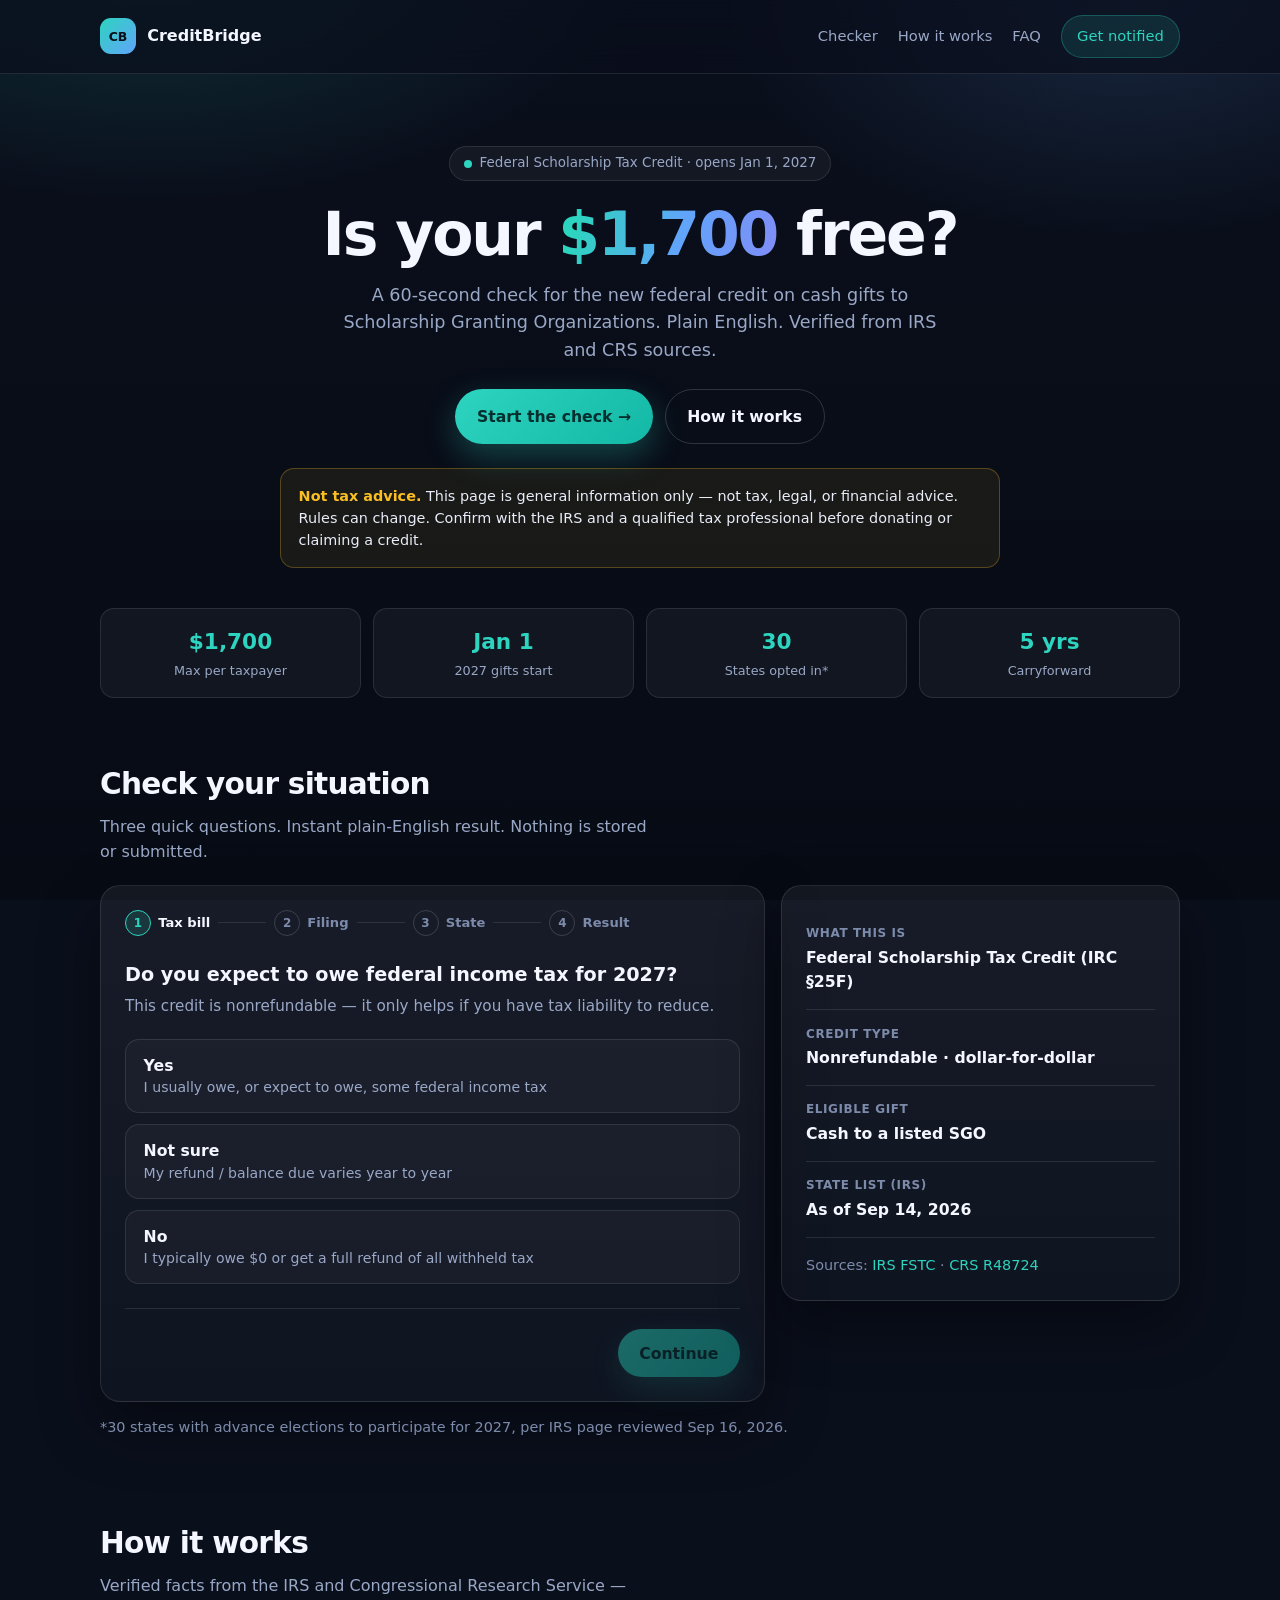
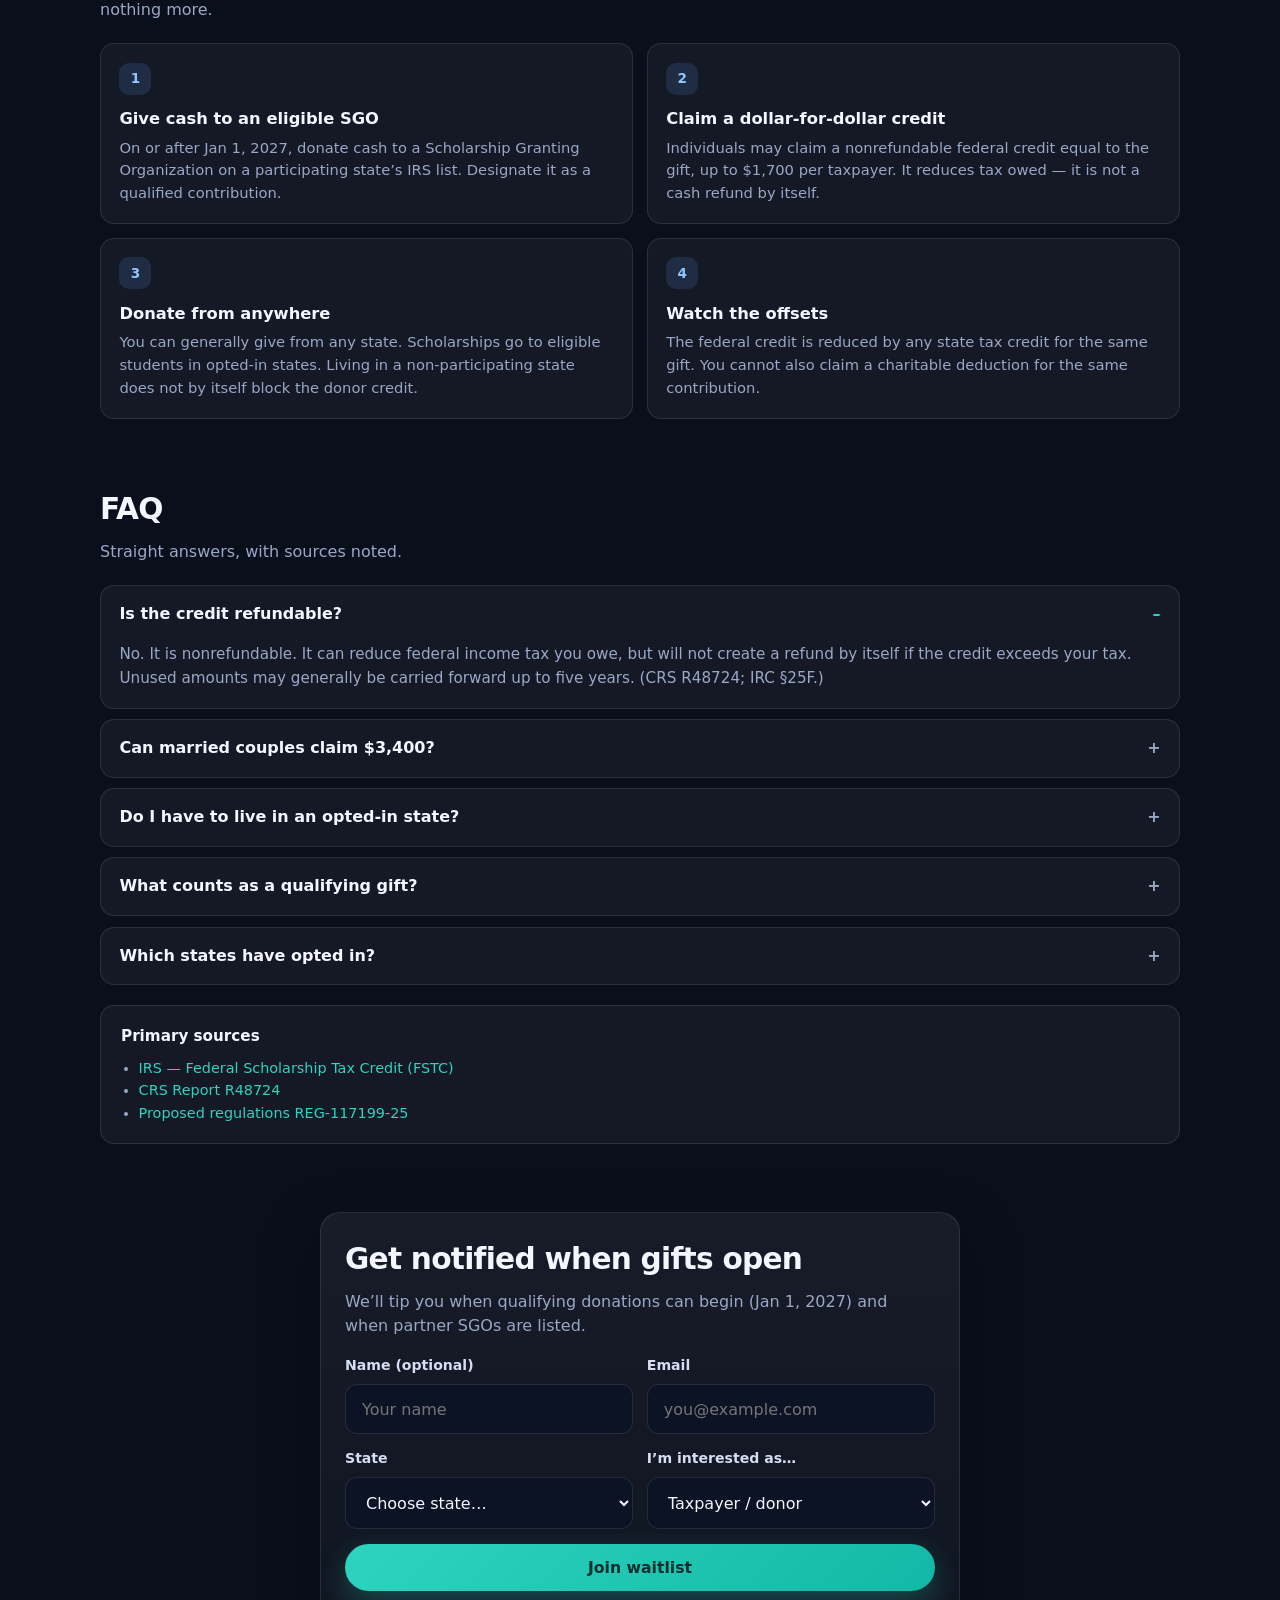
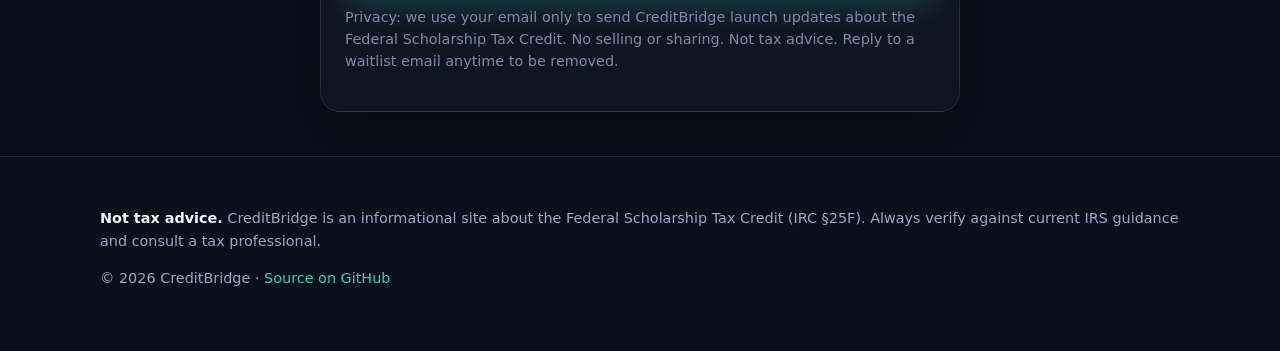
==== creditbridge/index.html @ 22bcaac6 "Move CreditBridge to /creditbridge/ and redirect root" ====
<!DOCTYPE html><html lang="en"><head><meta charset="UTF-8" /><meta name="viewport" content="width=device-width, initial-scale=1" /><title>CreditBridge — Is your $1,700 free? | Federal Scholarship Tax Credit checker</title><meta name="description" content="CreditBridge: check whether the Federal Scholarship Tax Credit (IRC §25F) could apply to you. Starts Jan 1, 2027. Not tax advice." /><meta name="application-name" content="CreditBridge" /><meta property="og:site_name" content="CreditBridge" /><meta property="og:type" content="website" /><meta property="og:url" content="https://kobe813.github.io/creditbridge/" /><meta property="og:title" content="CreditBridge — Is your $1,700 free?" /><meta property="og:description" content="A 60-second check for the Federal Scholarship Tax Credit (IRC §25F). Starts Jan 1, 2027. Not tax advice." /><meta name="twitter:card" content="summary" /><meta name="twitter:title" content="CreditBridge — Is your $1,700 free?" /><meta name="twitter:description" content="A 60-second check for the Federal Scholarship Tax Credit (IRC §25F). Not tax advice." /><link rel="canonical" href="https://kobe813.github.io/creditbridge/" /><link rel="stylesheet" href="/creditbridge/styles.css" /></head><body><header><div class="wrap nav"><a class="brand" href="/creditbridge/" aria-label="CreditBridge home" style="color:inherit;"><div class="logo">CB</div> CreditBridge</a><nav class="nav-links"><a class="hide-sm" href="#checker">Checker</a><a class="hide-sm" href="#how">How it works</a><a class="hide-sm" href="#faq">FAQ</a><a class="nav-cta" href="#notify">Get notified</a></nav></div></header><main><section class="hero"><div class="wrap"><div class="badge reveal"><span class="pulse"></span> Federal Scholarship Tax Credit · opens Jan 1, 2027</div><h1 class="reveal">Is your <span class="grad">$1,700</span> free?</h1><p class="lede reveal">A 60-second check for the new federal credit on cash gifts to Scholarship Granting Organizations. Plain English. Verified from IRS and CRS sources.</p><div class="cta-row reveal"><a class="btn btn-primary" href="#checker">Start the check →</a><a class="btn btn-ghost" href="#how">How it works</a></div><div class="disclaimer-banner reveal"><strong>Not tax advice.</strong> This page is general information only — not tax, legal, or financial advice. Rules can change. Confirm with the IRS and a qualified tax professional before donating or claiming a credit.</div></div></section><div class="wrap trust reveal"><div class="trust-item"><div class="n">$1,700</div><div class="l">Max per taxpayer</div></div><div class="trust-item"><div class="n">Jan 1</div><div class="l">2027 gifts start</div></div><div class="trust-item"><div class="n">30</div><div class="l">States opted in*</div></div><div class="trust-item"><div class="n">5 yrs</div><div class="l">Carryforward</div></div></div><section id="checker"><div class="wrap"><div class="section-head"><h2>Check your situation</h2><p class="section-sub">Three quick questions. Instant plain-English result. Nothing is stored or submitted.</p></div><div class="layout-checker"><div class="card checker-shell"><div class="progress" id="progress" aria-label="Progress"><div class="progress-step active" data-p="1"><span class="dot">1</span> Tax bill</div><div class="progress-line"></div><div class="progress-step" data-p="2"><span class="dot">2</span> Filing</div><div class="progress-line"></div><div class="progress-step" data-p="3"><span class="dot">3</span> State</div><div class="progress-line"></div><div class="progress-step" data-p="4"><span class="dot">4</span> Result</div></div><div class="step-panel active" data-step="1"><p class="step-title">Do you expect to owe federal income tax for 2027?</p><p class="step-help">This credit is nonrefundable — it only helps if you have tax liability to reduce.</p><div class="option-grid"><button type="button" class="option" data-key="tax" data-val="yes"><span class="opt-title">Yes</span><span class="opt-sub">I usually owe, or expect to owe, some federal income tax</span></button><button type="button" class="option" data-key="tax" data-val="maybe"><span class="opt-title">Not sure</span><span class="opt-sub">My refund / balance due varies year to year</span></button><button type="button" class="option" data-key="tax" data-val="no"><span class="opt-title">No</span><span class="opt-sub">I typically owe $0 or get a full refund of all withheld tax</span></button></div><div class="nav-btns"><span></span><button type="button" class="btn btn-primary" id="next1" disabled>Continue</button></div></div><div class="step-panel" data-step="2"><p class="step-title">How will you file?</p><p class="step-help">Filing status affects how the $1,700 cap may apply under proposed rules.</p><div class="option-grid"><button type="button" class="option" data-key="status" data-val="single"><span class="opt-title">Single / Head of household / Married filing separately</span><span class="opt-sub">Plan around the $1,700 per-taxpayer limit</span></button><button type="button" class="option" data-key="status" data-val="mfj"><span class="opt-title">Married filing jointly</span><span class="opt-sub">Proposed rules may allow up to $3,400 if each spouse gives</span></button></div><div class="nav-btns"><button type="button" class="btn btn-ghost" data-back="1">Back</button><button type="button" class="btn btn-primary" id="next2" disabled>Continue</button></div></div><div class="step-panel" data-step="3"><p class="step-title">Where do you live?</p><p class="step-help">Your state affects whether local students can receive scholarships — not whether you can donate.</p><label class="field-label" for="state">Select your state</label><select id="state"><option value="">Choose state…</option></select><div class="nav-btns"><button type="button" class="btn btn-ghost" data-back="2">Back</button><button type="button" class="btn btn-primary" id="next3" disabled>See my result</button></div></div><div class="step-panel" data-step="4"><div id="resultCard"></div><div class="nav-btns"><button type="button" class="btn btn-ghost" id="restart">Start over</button><a class="btn btn-primary" href="#notify">Get launch updates</a></div></div></div><aside class="card side-panel"><div class="mini-fact"><div class="k">What this is</div><div class="v">Federal Scholarship Tax Credit (IRC §25F)</div></div><div class="mini-fact"><div class="k">Credit type</div><div class="v">Nonrefundable · dollar-for-dollar</div></div><div class="mini-fact"><div class="k">Eligible gift</div><div class="v">Cash to a listed SGO</div></div><div class="mini-fact"><div class="k">State list (IRS)</div><div class="v">As of Sep 14, 2026</div></div><p class="muted-2" style="margin:1rem 0 0;">Sources: <a href="https://www.irs.gov/government-entities/federal-state-local-governments/federal-scholarship-tax-credit-fstc" target="_blank" rel="noopener">IRS FSTC</a> · <a href="https://www.congress.gov/crs-product/R48724" target="_blank" rel="noopener">CRS R48724</a></p></aside></div><p class="muted-2" style="margin-top:0.85rem;">*30 states with advance elections to participate for 2027, per IRS page reviewed Sep 16, 2026.</p></div></section><section id="how"><div class="wrap"><div class="section-head"><h2>How it works</h2><p class="section-sub">Verified facts from the IRS and Congressional Research Service — nothing more.</p></div><div class="steps-grid"><div class="step-card"><div class="step-num">1</div><h3>Give cash to an eligible SGO</h3><p>On or after Jan 1, 2027, donate cash to a Scholarship Granting Organization on a participating state’s IRS list. Designate it as a qualified contribution.</p></div><div class="step-card"><div class="step-num">2</div><h3>Claim a dollar-for-dollar credit</h3><p>Individuals may claim a nonrefundable federal credit equal to the gift, up to $1,700 per taxpayer. It reduces tax owed — it is not a cash refund by itself.</p></div><div class="step-card"><div class="step-num">3</div><h3>Donate from anywhere</h3><p>You can generally give from any state. Scholarships go to eligible students in opted-in states. Living in a non-participating state does not by itself block the donor credit.</p></div><div class="step-card"><div class="step-num">4</div><h3>Watch the offsets</h3><p>The federal credit is reduced by any state tax credit for the same gift. You cannot also claim a charitable deduction for the same contribution.</p></div></div></div></section><section id="faq"><div class="wrap"><div class="section-head"><h2>FAQ</h2><p class="section-sub">Straight answers, with sources noted.</p></div><div class="faq"><details open><summary>Is the credit refundable?</summary><p class="faq-body">No. It is nonrefundable. It can reduce federal income tax you owe, but will not create a refund by itself if the credit exceeds your tax. Unused amounts may generally be carried forward up to five years. (CRS R48724; IRC §25F.)</p></details><details><summary>Can married couples claim $3,400?</summary><p class="faq-body"><strong>Uncertain until final regs.</strong> The statute caps the credit at $1,700 per taxpayer. Proposed Treasury/IRS regulations (Oct 2, 2026, REG-117199-25) interpret each spouse on a joint return as having a separate $1,700 limit — up to $3,400 total — if each spouse makes up to $1,700 of qualifying contributions. Treat $3,400 as proposed, not final.</p></details><details><summary>Do I have to live in an opted-in state?</summary><p class="faq-body">No for donors. Residents of nonparticipating states may still get credits for gifts to SGOs in participating states. Families in nonparticipating states generally cannot receive these federally supported scholarships.</p></details><details><summary>What counts as a qualifying gift?</summary><p class="faq-body">Cash contributions only (not stock or other property under the enacted law). Must go to a qualifying SGO on a participating state’s list. Cannot be earmarked for a particular student.</p></details><details><summary>Which states have opted in?</summary><p class="faq-body">As of September 14, 2026, the IRS lists 30 states with advance elections for 2027: AL, AK, AR, CO, FL, GA, ID, IN, IA, KS, KY, LA, MS, MO, MT, NE, NV, NH, ND, NC, OH, OK, SC, SD, TN, TX, UT, VA, WV, WY.</p></details></div><div class="sources"><h3>Primary sources</h3><ul><li><a href="https://www.irs.gov/government-entities/federal-state-local-governments/federal-scholarship-tax-credit-fstc" target="_blank" rel="noopener">IRS — Federal Scholarship Tax Credit (FSTC)</a></li><li><a href="https://www.congress.gov/crs-product/R48724" target="_blank" rel="noopener">CRS Report R48724</a></li><li><a href="https://www.govinfo.gov/content/pkg/FR-2026-10-02/html/2026-20277.htm" target="_blank" rel="noopener">Proposed regulations REG-117199-25</a></li></ul></div></div></section><section id="notify"><div class="wrap"><div class="card" style="max-width:640px; margin:0 auto;"><h2>Get notified when gifts open</h2><p class="muted" style="margin-top:0.35rem;">We’ll tip you when qualifying donations can begin (Jan 1, 2027) and when partner SGOs are listed.</p><form id="notifyForm" action="https://formsubmit.co/ajax/mr.ace8019@gmail.com" method="POST" style="margin-top:1rem;"><input type="hidden" name="_subject" value="CreditBridge waitlist signup" /><input type="hidden" name="_template" value="table" /><input type="hidden" name="_captcha" value="false" /><input type="hidden" name="source" value="creditbridge" /><input type="text" name="_honey" style="display:none" tabindex="-1" autocomplete="off" /><div class="two-up"><div class="field"><label class="field-label" for="name">Name (optional)</label><input id="name" name="name" type="text" placeholder="Your name" autocomplete="name" /></div><div class="field"><label class="field-label" for="email">Email</label><input id="email" name="email" type="email" placeholder="you@example.com" autocomplete="email" required /></div></div><div class="two-up"><div class="field"><label class="field-label" for="stateWaitlist">State</label><select id="stateWaitlist" name="state" required><option value="">Choose state…</option></select></div><div class="field"><label class="field-label" for="interest">I’m interested as…</label><select id="interest" name="interest" required><option value="Taxpayer / donor">Taxpayer / donor</option><option value="Parent / family">Parent / family</option><option value="School or church campaign lead">School or church campaign lead</option><option value="Just curious">Just curious</option></select></div></div><button class="btn btn-primary" id="notifyBtn" type="submit" style="width:100%;">Join waitlist</button><p id="notifyMsg" class="muted" style="margin-top:0.75rem; display:none;"></p><p class="muted-2" style="margin-top:0.9rem;">Privacy: we use your email only to send CreditBridge launch updates about the Federal Scholarship Tax Credit. No selling or sharing. Not tax advice. Reply to a waitlist email anytime to be removed.</p></form></div></div></section></main><footer><div class="wrap"><p><strong style="color:var(--text);">Not tax advice.</strong> CreditBridge is an informational site about the Federal Scholarship Tax Credit (IRC §25F). Always verify against current IRS guidance and consult a tax professional.</p><p style="margin-top:0.55rem;">© 2026 CreditBridge · <a href="https://github.com/KOBE813/is-your-1700-free">Source on GitHub</a></p></div></footer><script src="/creditbridge/app.js"></script></body></html>
---- creditbridge/styles.css ----
:root{--ink:#0a0f1c;--panel:rgba(255,255,255,0.045);--line:rgba(255,255,255,0.10);--line-strong:rgba(255,255,255,0.16);--text:#f4f7ff;--muted:#9aa8c7;--muted-2:#7d8bab;--teal:#2dd4bf;--teal-2:#14b8a6;--blue:#60a5fa;--violet:#818cf8;--good:#34d399;--warn:#fbbf24;--bad:#fb7185;--shadow:0 24px 60px rgba(0,0,0,0.40);--radius:20px;--radius-sm:14px;--max:1080px;--font:Inter,ui-sans-serif,system-ui,-apple-system,BlinkMacSystemFont,"Segoe UI",Roboto,"Helvetica Neue",Arial,sans-serif;--ease:cubic-bezier(0.22,1,0.36,1);} *{box-sizing:border-box;} html{scroll-behavior:smooth;} body{margin:0;font-family:var(--font);color:var(--text);background:var(--ink);line-height:1.55;-webkit-font-smoothing:antialiased;overflow-x:hidden;} body::before{content:"";position:fixed;inset:0;pointer-events:none;z-index:-2;background:radial-gradient(900px 500px at 12% -8%,rgba(45,212,191,0.18),transparent 55%),radial-gradient(800px 480px at 88% 0%,rgba(96,165,250,0.16),transparent 50%),linear-gradient(180deg,#0a0f1c,#070b14);} a{color:var(--teal);text-decoration:none;} a:hover{color:#5eead4;} .wrap{width:min(var(--max),calc(100% - 2rem));margin:0 auto;} header{position:sticky;top:0;z-index:50;backdrop-filter:blur(16px);background:rgba(10,15,28,0.72);border-bottom:1px solid var(--line);} .nav{display:flex;align-items:center;justify-content:space-between;padding:0.95rem 0;gap:1rem;} .brand{display:flex;align-items:center;gap:0.7rem;font-weight:700;} .logo{width:36px;height:36px;border-radius:11px;background:linear-gradient(135deg,var(--teal),var(--blue));display:grid;place-items:center;color:#041018;font-weight:800;font-size:0.78rem;} .nav-links{display:flex;gap:1.25rem;align-items:center;} .nav-links a{color:var(--muted);font-size:0.92rem;font-weight:500;} .nav-cta{padding:0.55rem 0.95rem !important;border-radius:999px;background:rgba(45,212,191,0.12);border:1px solid rgba(45,212,191,0.28);color:var(--teal) !important;} .hero{padding:4.5rem 0 2.5rem;text-align:center;} .badge{display:inline-flex;align-items:center;gap:0.5rem;padding:0.4rem 0.85rem;border-radius:999px;border:1px solid var(--line);background:var(--panel);color:var(--muted);font-size:0.84rem;font-weight:500;margin-bottom:1.35rem;} .pulse{width:8px;height:8px;border-radius:50%;background:var(--teal);box-shadow:0 0 0 0 rgba(45,212,191,0.6);animation:pulse 2s infinite;} @keyframes pulse{0%{box-shadow:0 0 0 0 rgba(45,212,191,0.55);} 70%{box-shadow:0 0 0 10px rgba(45,212,191,0);} 100%{box-shadow:0 0 0 0 rgba(45,212,191,0);}} h1{font-size:clamp(2.35rem,5.5vw,3.75rem);line-height:1.05;letter-spacing:-0.035em;margin:0 0 1rem;font-weight:800;} h1 .grad{background:linear-gradient(105deg,var(--teal) 10%,var(--blue) 55%,var(--violet));-webkit-background-clip:text;background-clip:text;color:transparent;} .lede{max-width:620px;margin:0 auto 1.6rem;color:var(--muted);font-size:1.1rem;} .cta-row{display:flex;justify-content:center;gap:0.75rem;flex-wrap:wrap;margin-bottom:1.5rem;} .btn{appearance:none;border:0;cursor:pointer;border-radius:999px;padding:0.9rem 1.35rem;font-weight:700;font-size:0.98rem;display:inline-flex;align-items:center;justify-content:center;gap:0.45rem;transition:transform .2s var(--ease),box-shadow .2s var(--ease);text-decoration:none;font-family:inherit;} .btn:hover{transform:translateY(-2px);text-decoration:none;} .btn-primary{background:linear-gradient(135deg,var(--teal),var(--teal-2));color:#042f2e;box-shadow:0 12px 32px rgba(45,212,191,0.28);} .btn-primary:hover{color:#042f2e;} .btn-ghost{background:transparent;color:var(--text);border:1px solid var(--line-strong);} .btn:disabled{opacity:0.45;cursor:not-allowed;transform:none !important;} .disclaimer-banner{max-width:720px;margin:0 auto;text-align:left;font-size:0.9rem;color:#e8edf8;background:rgba(251,191,36,0.07);border:1px solid rgba(251,191,36,0.28);border-radius:var(--radius-sm);padding:0.95rem 1.1rem;} .disclaimer-banner strong{color:var(--warn);} .trust{display:grid;grid-template-columns:repeat(4,1fr);gap:0.75rem;padding:0 0 2.5rem;} .trust-item{text-align:center;padding:1rem 0.75rem;border:1px solid var(--line);border-radius:var(--radius-sm);background:var(--panel);} .trust-item .n{font-size:1.35rem;font-weight:800;color:var(--teal);} .trust-item .l{font-size:0.8rem;color:var(--muted);margin-top:0.2rem;} section{padding:1.5rem 0 2.75rem;} .section-head{margin-bottom:1.25rem;} h2{margin:0 0 0.45rem;font-size:clamp(1.45rem,3vw,1.85rem);letter-spacing:-0.025em;font-weight:800;} .section-sub{margin:0;color:var(--muted);max-width:560px;} .card{background:linear-gradient(180deg,rgba(255,255,255,0.055),rgba(255,255,255,0.025));border:1px solid var(--line);border-radius:var(--radius);box-shadow:var(--shadow);padding:1.5rem;} .muted{color:var(--muted);} .muted-2{color:var(--muted-2);font-size:0.9rem;} .progress{display:flex;align-items:center;gap:0.5rem;margin-bottom:1.5rem;flex-wrap:wrap;} .progress-step{display:flex;align-items:center;gap:0.45rem;font-size:0.82rem;font-weight:600;color:var(--muted-2);} .progress-step .dot{width:26px;height:26px;border-radius:50%;border:1.5px solid var(--line-strong);display:grid;place-items:center;font-size:0.75rem;} .progress-step.active{color:var(--text);} .progress-step.active .dot{background:rgba(45,212,191,0.15);border-color:var(--teal);color:var(--teal);} .progress-step.done{color:var(--good);} .progress-step.done .dot{background:rgba(52,211,153,0.15);border-color:var(--good);color:var(--good);} .progress-line{flex:1;min-width:20px;height:1px;background:var(--line);max-width:48px;} .step-panel{display:none;opacity:1;} .step-panel.active{display:block;opacity:1;} .reveal{opacity:1;transform:none;} @keyframes riseIn{from{transform:translateY(10px);} to{transform:translateY(0);}} @media (prefers-reduced-motion:no-preference){html.motion-ready .reveal.is-visible{animation:riseIn 0.5s var(--ease) both;}} .step-title{font-size:1.2rem;font-weight:700;margin:0 0 0.35rem;} .step-help{margin:0 0 1.25rem;color:var(--muted);font-size:0.95rem;} .option-grid{display:grid;gap:0.7rem;} .option{appearance:none;width:100%;text-align:left;background:rgba(255,255,255,0.03);border:1.5px solid var(--line);border-radius:var(--radius-sm);padding:1rem 1.1rem;color:var(--text);cursor:pointer;font-family:inherit;font-size:0.98rem;} .option:hover{border-color:rgba(45,212,191,0.35);background:rgba(45,212,191,0.05);} .option.selected{border-color:var(--teal);background:rgba(45,212,191,0.10);box-shadow:0 0 0 3px rgba(45,212,191,0.12);} .option .opt-title{font-weight:700;display:block;margin-bottom:0.15rem;} .option .opt-sub{color:var(--muted);font-size:0.88rem;} label.field-label{display:block;font-size:0.88rem;font-weight:600;color:#d5def2;margin-bottom:0.45rem;} select,input[type="email"],input[type="text"]{width:100%;border-radius:12px;border:1.5px solid var(--line);background:#0c1324;color:var(--text);padding:0.9rem 1rem;font-size:1rem;outline:none;font-family:inherit;} select:focus,input:focus{border-color:rgba(45,212,191,0.55);box-shadow:0 0 0 3px rgba(45,212,191,0.14);} .nav-btns{display:flex;justify-content:space-between;gap:0.75rem;margin-top:1.5rem;padding-top:1.25rem;border-top:1px solid var(--line);} .result-card{border-radius:18px;padding:1.35rem 1.4rem;border:1px solid var(--line);margin-top:0.25rem;opacity:1 !important;color:var(--text);} .result-card.good{background:linear-gradient(160deg,rgba(52,211,153,0.12),rgba(52,211,153,0.04));border-color:rgba(52,211,153,0.35);} .result-card.warn{background:linear-gradient(160deg,rgba(251,191,36,0.12),rgba(251,191,36,0.04));border-color:rgba(251,191,36,0.35);} .result-card.bad{background:linear-gradient(160deg,rgba(251,113,133,0.12),rgba(251,113,133,0.04));border-color:rgba(251,113,133,0.35);} .result-kicker{font-size:0.78rem;font-weight:700;letter-spacing:0.06em;text-transform:uppercase;margin-bottom:0.4rem;opacity:1;} .result-card.good .result-kicker{color:var(--good);} .result-card.warn .result-kicker{color:var(--warn);} .result-card.bad .result-kicker{color:var(--bad);} .result-title{font-size:1.35rem;font-weight:800;margin:0 0 0.65rem;opacity:1 !important;color:#fff;} .result-body{color:#f8fafc;font-size:0.98rem;opacity:1 !important;} .result-body p{opacity:1 !important;color:#f1f5f9;margin:0 0 0.7rem;} .result-body strong{color:#fff;} .result-chips{display:flex;flex-wrap:wrap;gap:0.45rem;margin:0.9rem 0 0.4rem;} .chip{font-size:0.78rem;font-weight:600;padding:0.35rem 0.65rem;border-radius:999px;background:rgba(255,255,255,0.06);border:1px solid var(--line);color:var(--muted);} .chip.on{color:var(--teal);border-color:rgba(45,212,191,0.3);background:rgba(45,212,191,0.1);} .chip.off{color:var(--muted-2);} .steps-grid{display:grid;grid-template-columns:repeat(2,1fr);gap:0.85rem;margin-top:1rem;} .step-card{padding:1.15rem;border-radius:var(--radius-sm);border:1px solid var(--line);background:var(--panel);} .step-num{width:32px;height:32px;border-radius:10px;background:rgba(96,165,250,0.14);color:#93c5fd;display:grid;place-items:center;font-weight:800;font-size:0.85rem;margin-bottom:0.7rem;} .step-card h3{margin:0 0 0.35rem;font-size:1.02rem;} .step-card p{margin:0;color:var(--muted);font-size:0.92rem;} .faq details{border:1px solid var(--line);border-radius:var(--radius-sm);background:var(--panel);margin-bottom:0.65rem;overflow:hidden;} .faq summary{cursor:pointer;font-weight:700;list-style:none;padding:1rem 1.15rem;display:flex;justify-content:space-between;gap:1rem;} .faq summary::-webkit-details-marker{display:none;} .faq summary::after{content:"+";color:var(--muted);} .faq details[open] summary::after{content:"–";color:var(--teal);} .faq .faq-body{padding:0 1.15rem 1.1rem;color:var(--muted);margin:0;font-size:0.95rem;} .sources{margin-top:1.25rem;padding:1.15rem 1.25rem;border-radius:var(--radius-sm);border:1px solid var(--line);background:var(--panel);font-size:0.9rem;color:var(--muted);} .sources h3{margin:0 0 0.55rem;font-size:0.95rem;color:var(--text);} .sources ul{margin:0;padding-left:1.1rem;} .field{margin-bottom:0.9rem;} .two-up{display:grid;grid-template-columns:1fr 1fr;gap:0.85rem;} footer{border-top:1px solid var(--line);padding:2.25rem 0 3rem;color:var(--muted);font-size:0.9rem;} .layout-checker{display:grid;grid-template-columns:1.25fr 0.75fr;gap:1rem;align-items:start;} .side-panel{position:sticky;top:5.5rem;} .side-panel .mini-fact{padding:0.9rem 0;border-bottom:1px solid var(--line);} .side-panel .mini-fact:last-child{border-bottom:0;padding-bottom:0;} .side-panel .mini-fact .k{font-size:0.75rem;text-transform:uppercase;letter-spacing:0.05em;color:var(--muted-2);font-weight:600;} .side-panel .mini-fact .v{font-weight:700;margin-top:0.2rem;font-size:0.98rem;} @media (max-width:860px){.layout-checker{grid-template-columns:1fr;} .side-panel{position:static;} .trust{grid-template-columns:repeat(2,1fr);} .steps-grid{grid-template-columns:1fr;} .nav-links .hide-sm{display:none;} .two-up{grid-template-columns:1fr;} .hero{padding-top:3.25rem;}} @media (prefers-reduced-motion:reduce){*,*::before,*::after{animation:none !important;transition:none !important;} .reveal,.result-card,.step-panel{opacity:1 !important;transform:none !important;} .pulse{animation:none !important;}}
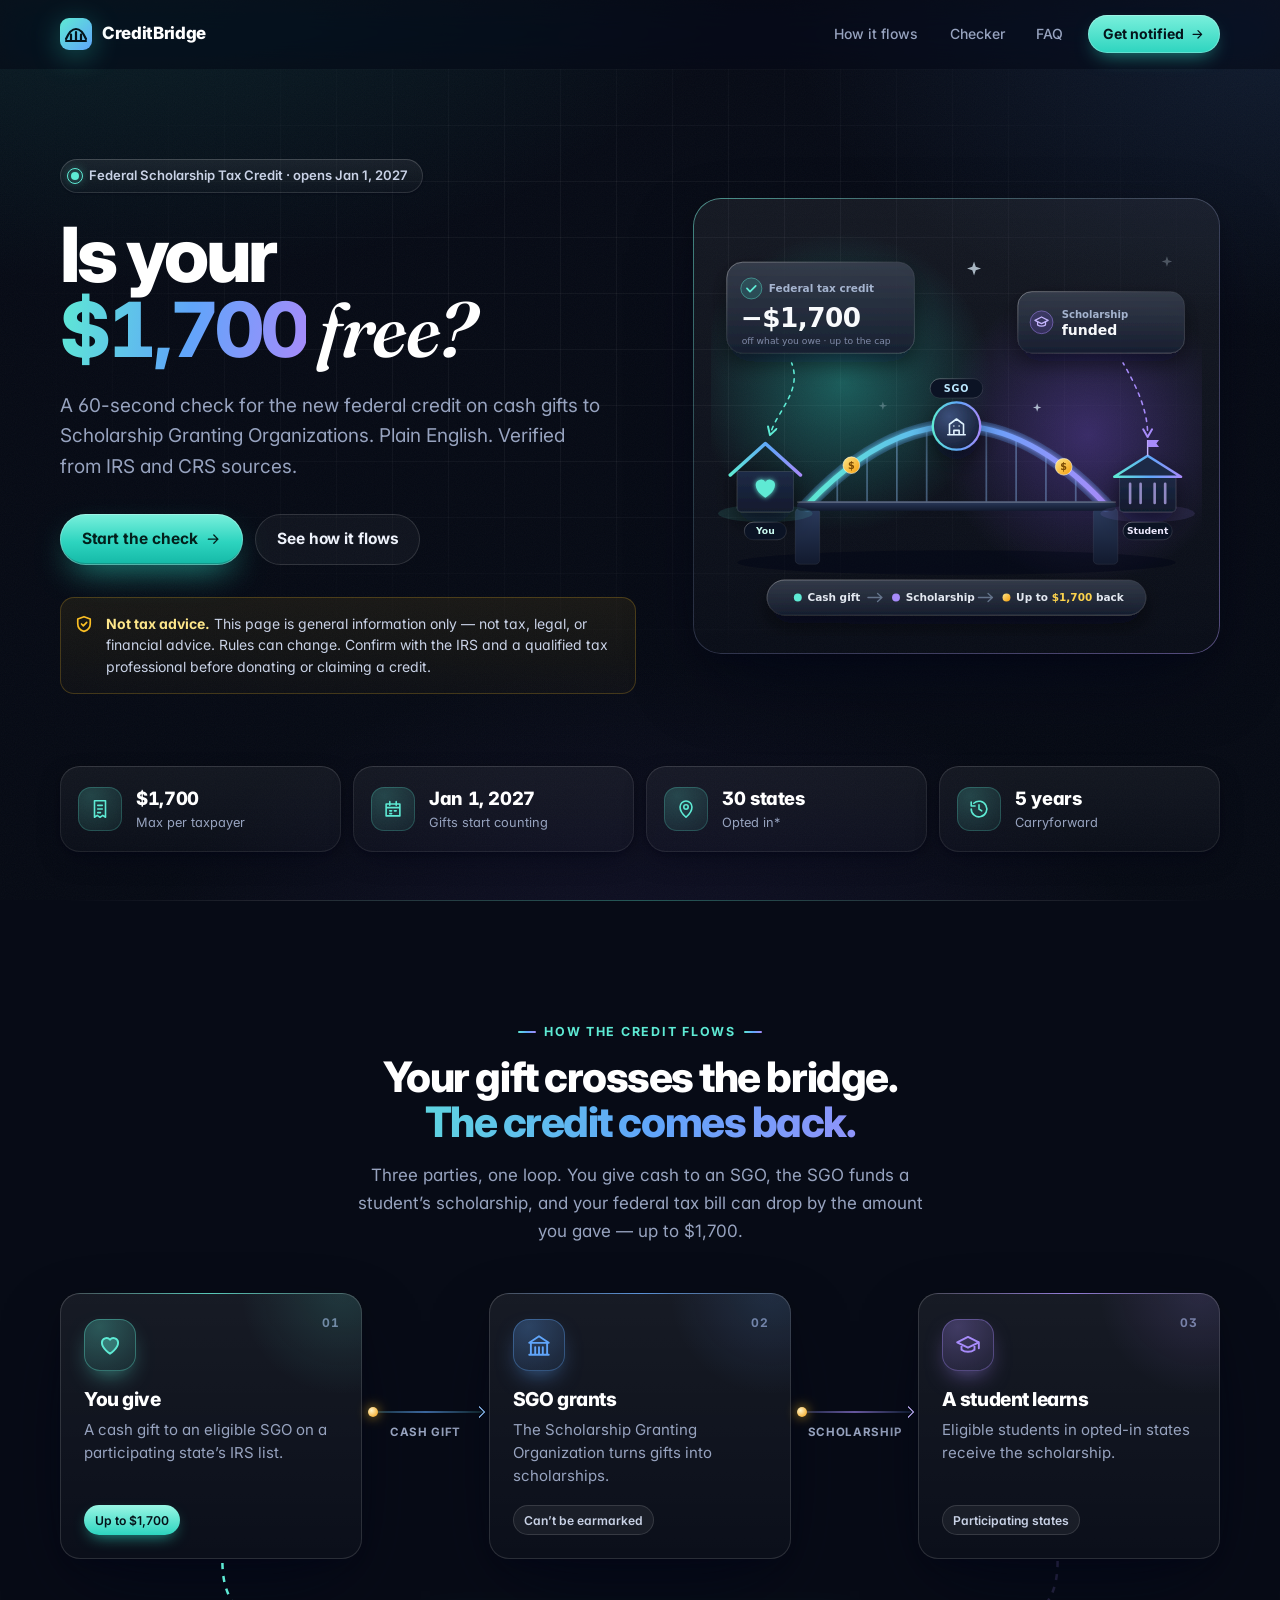
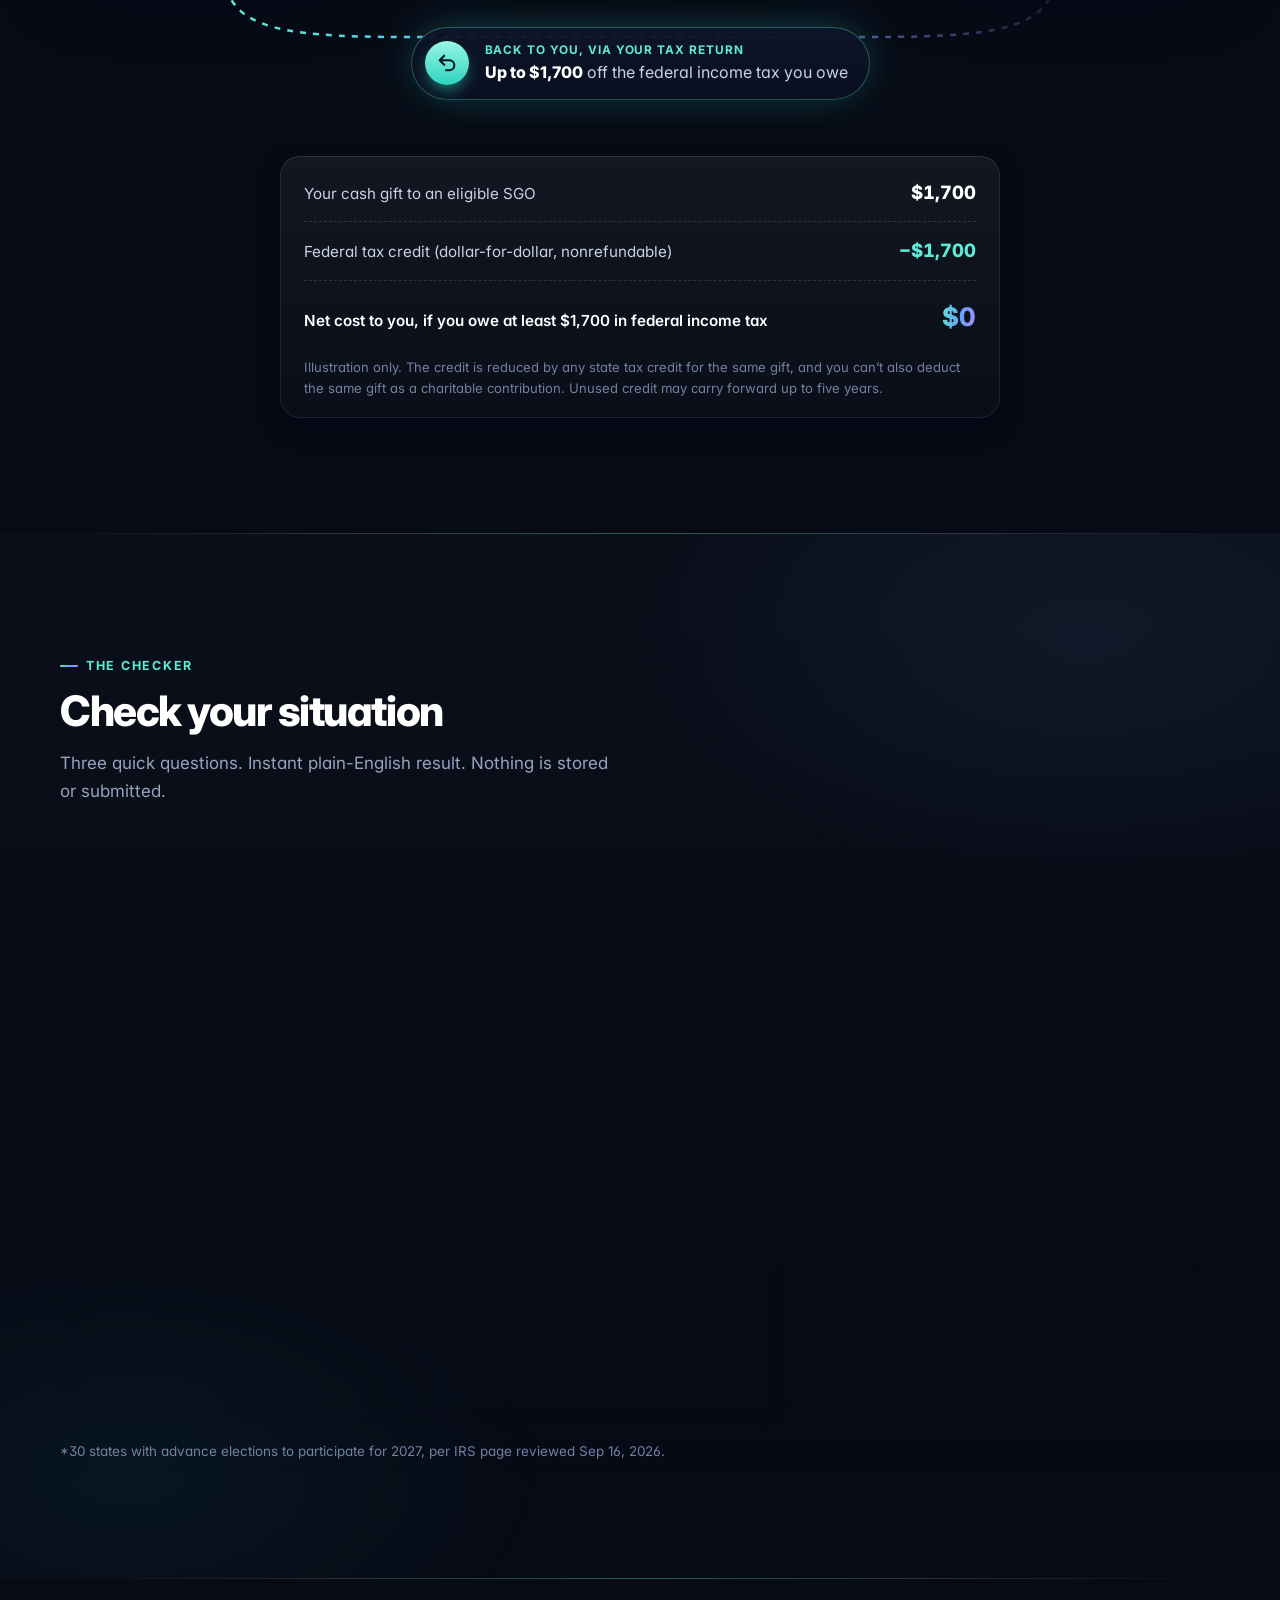
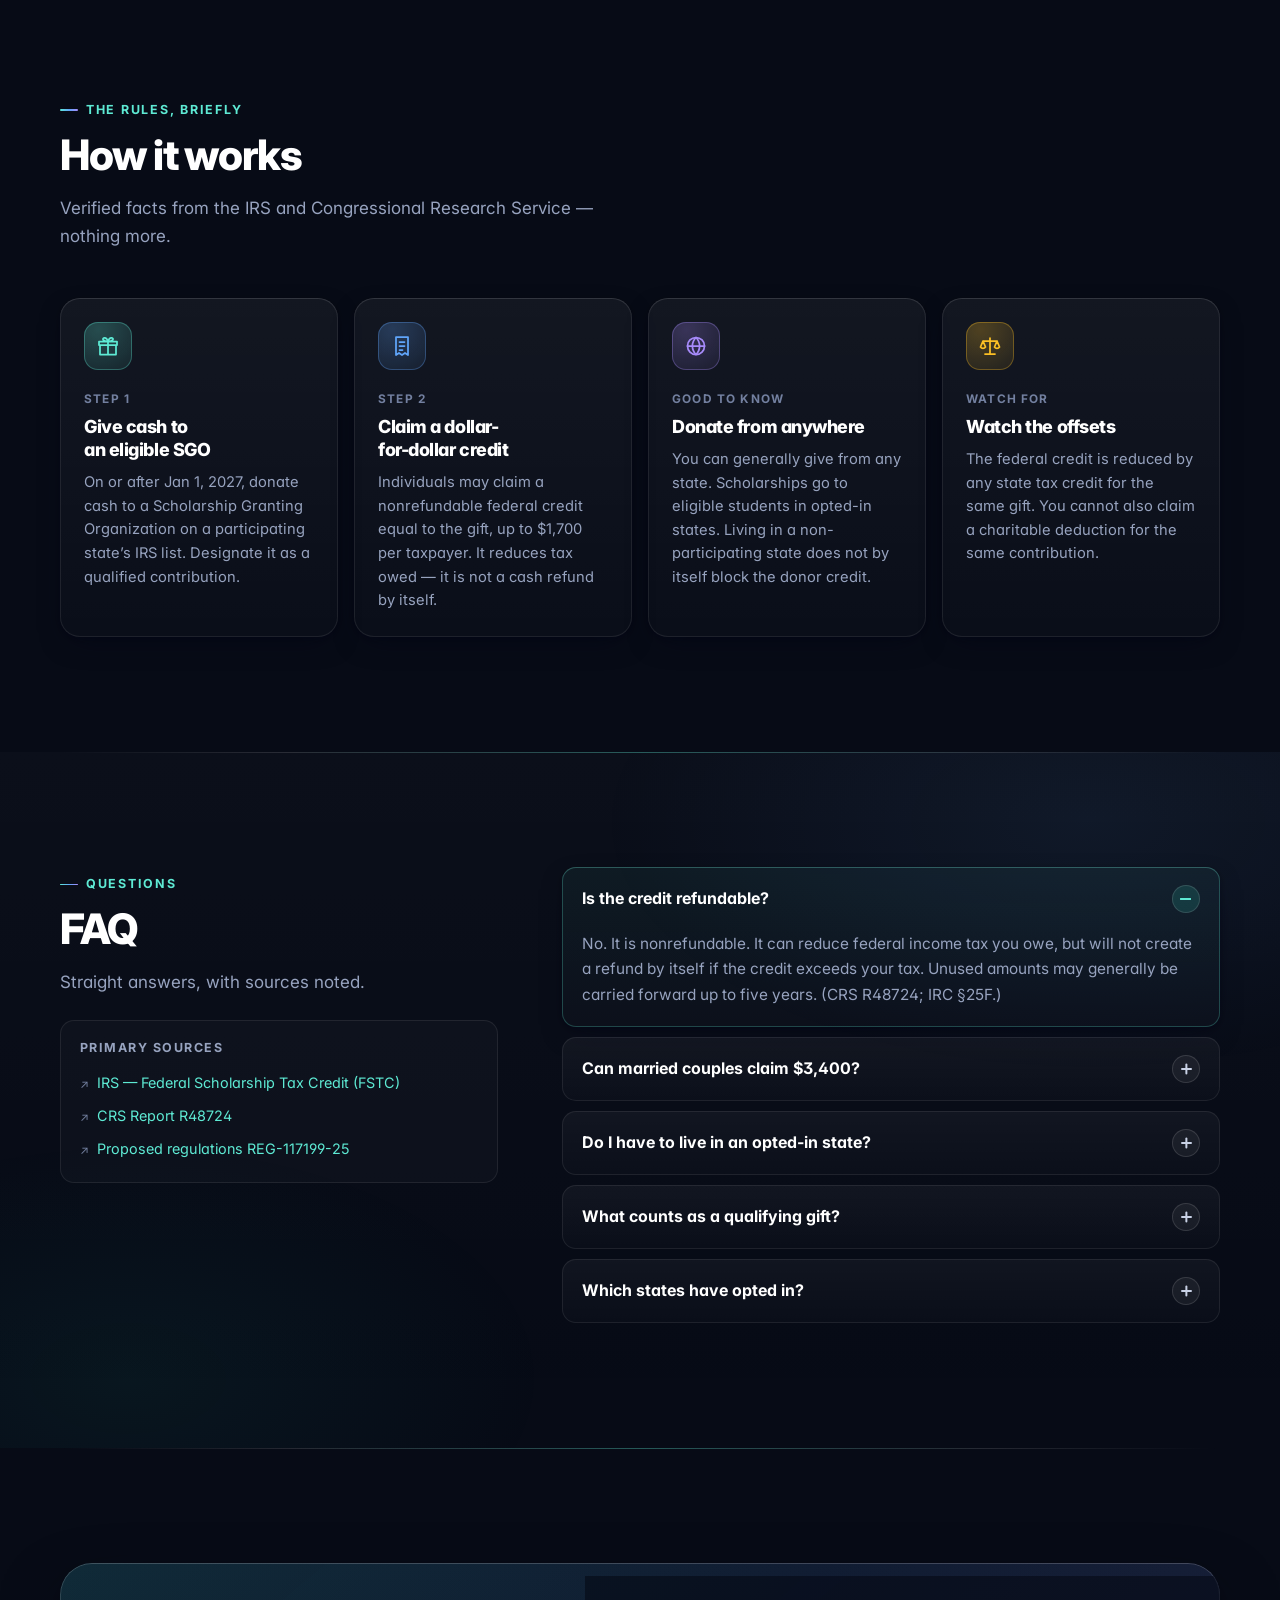
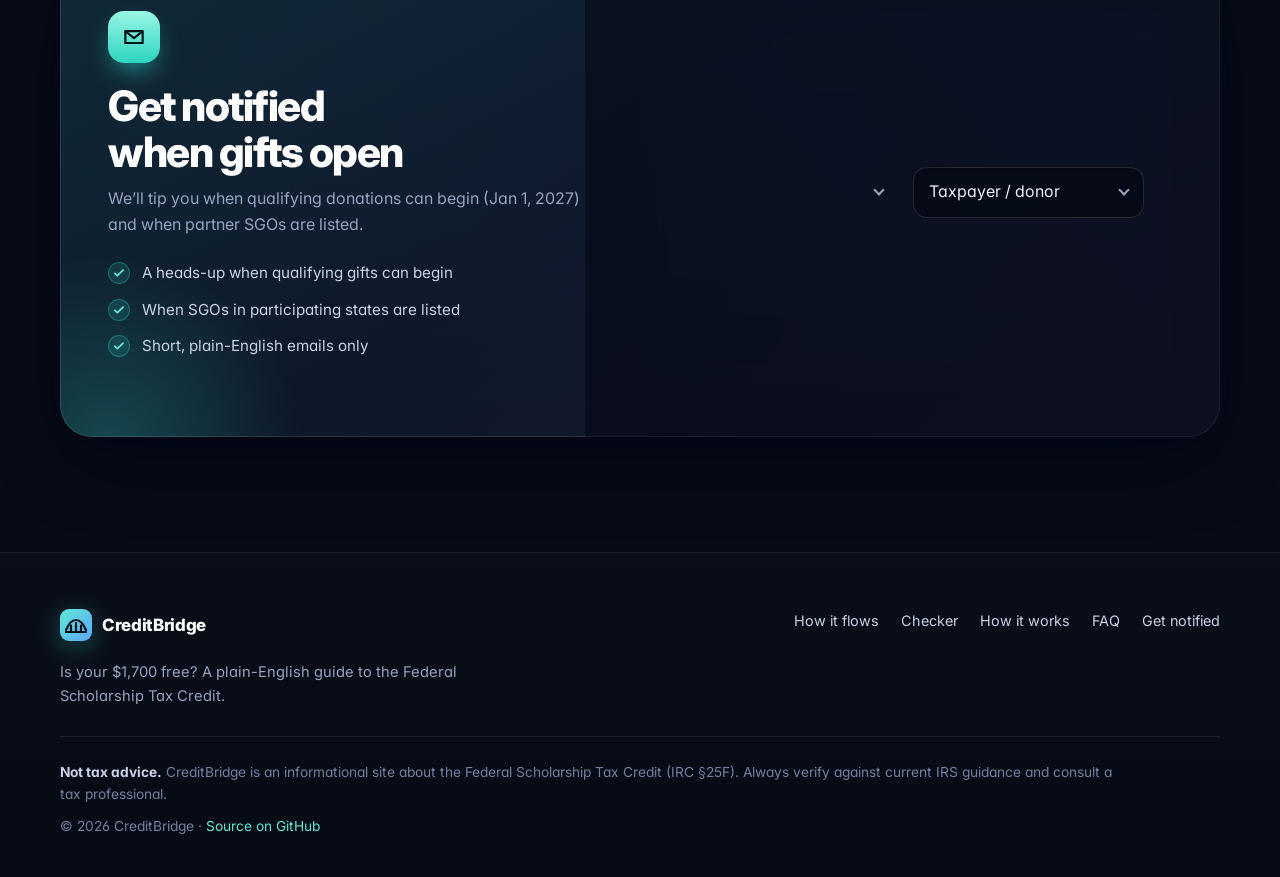
==== commit a8653b4b: "CreditBridge redesign: new page layout with flow visual, glass UI, icons" ====
--- a/creditbridge/index.html
+++ b/creditbridge/index.html
@@ -1 +1,302 @@
-<!DOCTYPE html><html lang="en"><head><meta charset="UTF-8" /><meta name="viewport" content="width=device-width, initial-scale=1" /><title>CreditBridge — Is your $1,700 free? | Federal Scholarship Tax Credit checker</title><meta name="description" content="CreditBridge: check whether the Federal Scholarship Tax Credit (IRC §25F) could apply to you. Starts Jan 1, 2027. Not tax advice." /><meta name="application-name" content="CreditBridge" /><meta property="og:site_name" content="CreditBridge" /><meta property="og:type" content="website" /><meta property="og:url" content="https://kobe813.github.io/creditbridge/" /><meta property="og:title" content="CreditBridge — Is your $1,700 free?" /><meta property="og:description" content="A 60-second check for the Federal Scholarship Tax Credit (IRC §25F). Starts Jan 1, 2027. Not tax advice." /><meta name="twitter:card" content="summary" /><meta name="twitter:title" content="CreditBridge — Is your $1,700 free?" /><meta name="twitter:description" content="A 60-second check for the Federal Scholarship Tax Credit (IRC §25F). Not tax advice." /><link rel="canonical" href="https://kobe813.github.io/creditbridge/" /><link rel="stylesheet" href="/creditbridge/styles.css" /></head><body><header><div class="wrap nav"><a class="brand" href="/creditbridge/" aria-label="CreditBridge home" style="color:inherit;"><div class="logo">CB</div> CreditBridge</a><nav class="nav-links"><a class="hide-sm" href="#checker">Checker</a><a class="hide-sm" href="#how">How it works</a><a class="hide-sm" href="#faq">FAQ</a><a class="nav-cta" href="#notify">Get notified</a></nav></div></header><main><section class="hero"><div class="wrap"><div class="badge reveal"><span class="pulse"></span> Federal Scholarship Tax Credit · opens Jan 1, 2027</div><h1 class="reveal">Is your <span class="grad">$1,700</span> free?</h1><p class="lede reveal">A 60-second check for the new federal credit on cash gifts to Scholarship Granting Organizations. Plain English. Verified from IRS and CRS sources.</p><div class="cta-row reveal"><a class="btn btn-primary" href="#checker">Start the check →</a><a class="btn btn-ghost" href="#how">How it works</a></div><div class="disclaimer-banner reveal"><strong>Not tax advice.</strong> This page is general information only — not tax, legal, or financial advice. Rules can change. Confirm with the IRS and a qualified tax professional before donating or claiming a credit.</div></div></section><div class="wrap trust reveal"><div class="trust-item"><div class="n">$1,700</div><div class="l">Max per taxpayer</div></div><div class="trust-item"><div class="n">Jan 1</div><div class="l">2027 gifts start</div></div><div class="trust-item"><div class="n">30</div><div class="l">States opted in*</div></div><div class="trust-item"><div class="n">5 yrs</div><div class="l">Carryforward</div></div></div><section id="checker"><div class="wrap"><div class="section-head"><h2>Check your situation</h2><p class="section-sub">Three quick questions. Instant plain-English result. Nothing is stored or submitted.</p></div><div class="layout-checker"><div class="card checker-shell"><div class="progress" id="progress" aria-label="Progress"><div class="progress-step active" data-p="1"><span class="dot">1</span> Tax bill</div><div class="progress-line"></div><div class="progress-step" data-p="2"><span class="dot">2</span> Filing</div><div class="progress-line"></div><div class="progress-step" data-p="3"><span class="dot">3</span> State</div><div class="progress-line"></div><div class="progress-step" data-p="4"><span class="dot">4</span> Result</div></div><div class="step-panel active" data-step="1"><p class="step-title">Do you expect to owe federal income tax for 2027?</p><p class="step-help">This credit is nonrefundable — it only helps if you have tax liability to reduce.</p><div class="option-grid"><button type="button" class="option" data-key="tax" data-val="yes"><span class="opt-title">Yes</span><span class="opt-sub">I usually owe, or expect to owe, some federal income tax</span></button><button type="button" class="option" data-key="tax" data-val="maybe"><span class="opt-title">Not sure</span><span class="opt-sub">My refund / balance due varies year to year</span></button><button type="button" class="option" data-key="tax" data-val="no"><span class="opt-title">No</span><span class="opt-sub">I typically owe $0 or get a full refund of all withheld tax</span></button></div><div class="nav-btns"><span></span><button type="button" class="btn btn-primary" id="next1" disabled>Continue</button></div></div><div class="step-panel" data-step="2"><p class="step-title">How will you file?</p><p class="step-help">Filing status affects how the $1,700 cap may apply under proposed rules.</p><div class="option-grid"><button type="button" class="option" data-key="status" data-val="single"><span class="opt-title">Single / Head of household / Married filing separately</span><span class="opt-sub">Plan around the $1,700 per-taxpayer limit</span></button><button type="button" class="option" data-key="status" data-val="mfj"><span class="opt-title">Married filing jointly</span><span class="opt-sub">Proposed rules may allow up to $3,400 if each spouse gives</span></button></div><div class="nav-btns"><button type="button" class="btn btn-ghost" data-back="1">Back</button><button type="button" class="btn btn-primary" id="next2" disabled>Continue</button></div></div><div class="step-panel" data-step="3"><p class="step-title">Where do you live?</p><p class="step-help">Your state affects whether local students can receive scholarships — not whether you can donate.</p><label class="field-label" for="state">Select your state</label><select id="state"><option value="">Choose state…</option></select><div class="nav-btns"><button type="button" class="btn btn-ghost" data-back="2">Back</button><button type="button" class="btn btn-primary" id="next3" disabled>See my result</button></div></div><div class="step-panel" data-step="4"><div id="resultCard"></div><div class="nav-btns"><button type="button" class="btn btn-ghost" id="restart">Start over</button><a class="btn btn-primary" href="#notify">Get launch updates</a></div></div></div><aside class="card side-panel"><div class="mini-fact"><div class="k">What this is</div><div class="v">Federal Scholarship Tax Credit (IRC §25F)</div></div><div class="mini-fact"><div class="k">Credit type</div><div class="v">Nonrefundable · dollar-for-dollar</div></div><div class="mini-fact"><div class="k">Eligible gift</div><div class="v">Cash to a listed SGO</div></div><div class="mini-fact"><div class="k">State list (IRS)</div><div class="v">As of Sep 14, 2026</div></div><p class="muted-2" style="margin:1rem 0 0;">Sources: <a href="https://www.irs.gov/government-entities/federal-state-local-governments/federal-scholarship-tax-credit-fstc" target="_blank" rel="noopener">IRS FSTC</a> · <a href="https://www.congress.gov/crs-product/R48724" target="_blank" rel="noopener">CRS R48724</a></p></aside></div><p class="muted-2" style="margin-top:0.85rem;">*30 states with advance elections to participate for 2027, per IRS page reviewed Sep 16, 2026.</p></div></section><section id="how"><div class="wrap"><div class="section-head"><h2>How it works</h2><p class="section-sub">Verified facts from the IRS and Congressional Research Service — nothing more.</p></div><div class="steps-grid"><div class="step-card"><div class="step-num">1</div><h3>Give cash to an eligible SGO</h3><p>On or after Jan 1, 2027, donate cash to a Scholarship Granting Organization on a participating state’s IRS list. Designate it as a qualified contribution.</p></div><div class="step-card"><div class="step-num">2</div><h3>Claim a dollar-for-dollar credit</h3><p>Individuals may claim a nonrefundable federal credit equal to the gift, up to $1,700 per taxpayer. It reduces tax owed — it is not a cash refund by itself.</p></div><div class="step-card"><div class="step-num">3</div><h3>Donate from anywhere</h3><p>You can generally give from any state. Scholarships go to eligible students in opted-in states. Living in a non-participating state does not by itself block the donor credit.</p></div><div class="step-card"><div class="step-num">4</div><h3>Watch the offsets</h3><p>The federal credit is reduced by any state tax credit for the same gift. You cannot also claim a charitable deduction for the same contribution.</p></div></div></div></section><section id="faq"><div class="wrap"><div class="section-head"><h2>FAQ</h2><p class="section-sub">Straight answers, with sources noted.</p></div><div class="faq"><details open><summary>Is the credit refundable?</summary><p class="faq-body">No. It is nonrefundable. It can reduce federal income tax you owe, but will not create a refund by itself if the credit exceeds your tax. Unused amounts may generally be carried forward up to five years. (CRS R48724; IRC §25F.)</p></details><details><summary>Can married couples claim $3,400?</summary><p class="faq-body"><strong>Uncertain until final regs.</strong> The statute caps the credit at $1,700 per taxpayer. Proposed Treasury/IRS regulations (Oct 2, 2026, REG-117199-25) interpret each spouse on a joint return as having a separate $1,700 limit — up to $3,400 total — if each spouse makes up to $1,700 of qualifying contributions. Treat $3,400 as proposed, not final.</p></details><details><summary>Do I have to live in an opted-in state?</summary><p class="faq-body">No for donors. Residents of nonparticipating states may still get credits for gifts to SGOs in participating states. Families in nonparticipating states generally cannot receive these federally supported scholarships.</p></details><details><summary>What counts as a qualifying gift?</summary><p class="faq-body">Cash contributions only (not stock or other property under the enacted law). Must go to a qualifying SGO on a participating state’s list. Cannot be earmarked for a particular student.</p></details><details><summary>Which states have opted in?</summary><p class="faq-body">As of September 14, 2026, the IRS lists 30 states with advance elections for 2027: AL, AK, AR, CO, FL, GA, ID, IN, IA, KS, KY, LA, MS, MO, MT, NE, NV, NH, ND, NC, OH, OK, SC, SD, TN, TX, UT, VA, WV, WY.</p></details></div><div class="sources"><h3>Primary sources</h3><ul><li><a href="https://www.irs.gov/government-entities/federal-state-local-governments/federal-scholarship-tax-credit-fstc" target="_blank" rel="noopener">IRS — Federal Scholarship Tax Credit (FSTC)</a></li><li><a href="https://www.congress.gov/crs-product/R48724" target="_blank" rel="noopener">CRS Report R48724</a></li><li><a href="https://www.govinfo.gov/content/pkg/FR-2026-10-02/html/2026-20277.htm" target="_blank" rel="noopener">Proposed regulations REG-117199-25</a></li></ul></div></div></section><section id="notify"><div class="wrap"><div class="card" style="max-width:640px; margin:0 auto;"><h2>Get notified when gifts open</h2><p class="muted" style="margin-top:0.35rem;">We’ll tip you when qualifying donations can begin (Jan 1, 2027) and when partner SGOs are listed.</p><form id="notifyForm" action="https://formsubmit.co/ajax/mr.ace8019@gmail.com" method="POST" style="margin-top:1rem;"><input type="hidden" name="_subject" value="CreditBridge waitlist signup" /><input type="hidden" name="_template" value="table" /><input type="hidden" name="_captcha" value="false" /><input type="hidden" name="source" value="creditbridge" /><input type="text" name="_honey" style="display:none" tabindex="-1" autocomplete="off" /><div class="two-up"><div class="field"><label class="field-label" for="name">Name (optional)</label><input id="name" name="name" type="text" placeholder="Your name" autocomplete="name" /></div><div class="field"><label class="field-label" for="email">Email</label><input id="email" name="email" type="email" placeholder="you@example.com" autocomplete="email" required /></div></div><div class="two-up"><div class="field"><label class="field-label" for="stateWaitlist">State</label><select id="stateWaitlist" name="state" required><option value="">Choose state…</option></select></div><div class="field"><label class="field-label" for="interest">I’m interested as…</label><select id="interest" name="interest" required><option value="Taxpayer / donor">Taxpayer / donor</option><option value="Parent / family">Parent / family</option><option value="School or church campaign lead">School or church campaign lead</option><option value="Just curious">Just curious</option></select></div></div><button class="btn btn-primary" id="notifyBtn" type="submit" style="width:100%;">Join waitlist</button><p id="notifyMsg" class="muted" style="margin-top:0.75rem; display:none;"></p><p class="muted-2" style="margin-top:0.9rem;">Privacy: we use your email only to send CreditBridge launch updates about the Federal Scholarship Tax Credit. No selling or sharing. Not tax advice. Reply to a waitlist email anytime to be removed.</p></form></div></div></section></main><footer><div class="wrap"><p><strong style="color:var(--text);">Not tax advice.</strong> CreditBridge is an informational site about the Federal Scholarship Tax Credit (IRC §25F). Always verify against current IRS guidance and consult a tax professional.</p><p style="margin-top:0.55rem;">© 2026 CreditBridge · <a href="https://github.com/KOBE813/is-your-1700-free">Source on GitHub</a></p></div></footer><script src="/creditbridge/app.js"></script></body></html>
+<!DOCTYPE html>
+<html lang="en">
+<head>
+<meta charset="UTF-8" />
+<meta name="viewport" content="width=device-width, initial-scale=1, viewport-fit=cover" />
+<title>CreditBridge — Is your $1,700 free? | Federal Scholarship Tax Credit checker</title>
+<meta name="description" content="CreditBridge: check whether the Federal Scholarship Tax Credit (IRC §25F) could apply to you. Starts Jan 1, 2027. Not tax advice." />
+<meta name="application-name" content="CreditBridge" />
+<meta name="theme-color" content="#070b16" />
+<meta name="color-scheme" content="dark" />
+<meta property="og:site_name" content="CreditBridge" />
+<meta property="og:type" content="website" />
+<meta property="og:url" content="https://kobe813.github.io/creditbridge/" />
+<meta property="og:title" content="CreditBridge — Is your $1,700 free?" />
+<meta property="og:description" content="A 60-second check for the Federal Scholarship Tax Credit (IRC §25F). Starts Jan 1, 2027. Not tax advice." />
+<meta name="twitter:card" content="summary" />
+<meta name="twitter:title" content="CreditBridge — Is your $1,700 free?" />
+<meta name="twitter:description" content="A 60-second check for the Federal Scholarship Tax Credit (IRC §25F). Not tax advice." />
+<link rel="canonical" href="https://kobe813.github.io/creditbridge/" />
+<link rel="icon" href="data:image/svg+xml,%3Csvg xmlns='http://www.w3.org/2000/svg' viewBox='0 0 32 32'%3E%3Cdefs%3E%3ClinearGradient id='g' x1='0' y1='0' x2='1' y2='1'%3E%3Cstop offset='0' stop-color='%235eead4'/%3E%3Cstop offset='1' stop-color='%2360a5fa'/%3E%3C/linearGradient%3E%3C/defs%3E%3Crect width='32' height='32' rx='9' fill='url(%23g)'/%3E%3Cpath d='M6 21c3-7 7-10 10-10s7 3 10 10M6 23h20M11 16.5V23M16 14v9M21 16.5V23' fill='none' stroke='%2304131a' stroke-width='2.2' stroke-linecap='round'/%3E%3C/svg%3E" />
+<link rel="preconnect" href="https://fonts.googleapis.com" />
+<link rel="preconnect" href="https://fonts.gstatic.com" crossorigin />
+<link rel="stylesheet" href="https://fonts.googleapis.com/css2?family=Inter:wght@400;500;600;700;800&family=Fraunces:ital,opsz,wght@1,9..144,600&display=swap" />
+<link rel="stylesheet" href="/creditbridge/styles.css" />
+<link rel="stylesheet" href="/creditbridge/styles2.css" />
+</head>
+<body>
+<a class="skip" href="#checker">Skip to the checker</a>
+<svg width="0" height="0" style="position:absolute" aria-hidden="true">
+<defs><linearGradient id="lg-brand" x1="0" y1="0" x2="1" y2="1"><stop offset="0" stop-color="#5eead4"/><stop offset="1" stop-color="#60a5fa"/></linearGradient></defs>
+<symbol id="i-logo" viewBox="0 0 32 32"><rect width="32" height="32" rx="9" fill="url(#lg-brand)"/><path d="M6 21c3-7 7-10 10-10s7 3 10 10M6 23h20M11 16.5V23M16 14v9M21 16.5V23" fill="none" stroke="#04131a" stroke-width="2.2" stroke-linecap="round"/></symbol>
+<symbol id="i-heart" viewBox="0 0 24 24"><path d="M12 20s-7.5-4.6-7.5-10.2A4.3 4.3 0 0 1 12 7.1a4.3 4.3 0 0 1 7.5 2.7C19.5 15.4 12 20 12 20z"/></symbol>
+<symbol id="i-bank" viewBox="0 0 24 24"><path d="M3 21h18M4.5 21V10M19.5 21V10M3 10l9-6 9 6zM8.5 21v-7M12 21v-7M15.5 21v-7"/></symbol>
+<symbol id="i-cap" viewBox="0 0 24 24"><path d="M2 9.5 12 4.5l10 5-10 5zM6 11.5v4.8c3.3 2.6 8.7 2.6 12 0v-4.8M22 9.5v5.5"/></symbol>
+<symbol id="i-receipt" viewBox="0 0 24 24"><path d="M6 3h12v18l-3-2-3 2-3-2-3 2zM9.5 8h5M9.5 12h5M9.5 16h3"/></symbol>
+<symbol id="i-cal" viewBox="0 0 24 24"><path d="M4.5 6.5h15v13h-15zM4.5 10.5h15M8.5 4v4M15.5 4v4M8.5 14h2M13.5 14h2M8.5 17h2"/></symbol>
+<symbol id="i-map" viewBox="0 0 24 24"><path d="M12 21s-6.5-5.6-6.5-11.2a6.5 6.5 0 0 1 13 0C18.5 15.4 12 21 12 21z"/><circle cx="12" cy="9.8" r="2.4"/></symbol>
+<symbol id="i-clock" viewBox="0 0 24 24"><path d="M3.5 12a8.5 8.5 0 1 0 2.8-6.3M3.5 4.5v4.2h4.2M12 7.5V12l3 2"/></symbol>
+<symbol id="i-shield" viewBox="0 0 24 24"><path d="M12 3.2 19.5 6v5.6c0 4.6-3.2 7.9-7.5 9.2-4.3-1.3-7.5-4.6-7.5-9.2V6z"/><path d="m9 12 2.2 2.2L15.2 10"/></symbol>
+<symbol id="i-check" viewBox="0 0 24 24"><path d="m5 12.5 4.2 4.2L19 7"/></symbol>
+<symbol id="i-arrow" viewBox="0 0 24 24"><path d="M5 12h14M13 6l6 6-6 6"/></symbol>
+<symbol id="i-gift" viewBox="0 0 24 24"><path d="M4 11h16v9.5H4zM3 7.5h18V11H3zM12 7.5v13M12 7.5S10.8 3.5 8.2 3.9c-2.3.4-1.7 3.6 3.8 3.6M12 7.5s1.2-4 3.8-3.6c2.3.4 1.7 3.6-3.8 3.6"/></symbol>
+<symbol id="i-globe" viewBox="0 0 24 24"><circle cx="12" cy="12" r="8.5"/><path d="M3.5 12h17M12 3.5c2.4 2.4 3.6 5.2 3.6 8.5s-1.2 6.1-3.6 8.5c-2.4-2.4-3.6-5.2-3.6-8.5s1.2-6.1 3.6-8.5z"/></symbol>
+<symbol id="i-scale" viewBox="0 0 24 24"><path d="M12 4v16M7 20h10M5 7h14M5 7l-2.5 6a3 3 0 0 0 5 0zM19 7l-2.5 6a3 3 0 0 0 5 0z"/></symbol>
+<symbol id="i-q" viewBox="0 0 24 24"><circle cx="12" cy="12" r="8.5"/><path d="M9.6 9.6a2.5 2.5 0 1 1 3.4 2.3c-.7.3-1 .8-1 1.5v.4M12 16.8h.01"/></symbol>
+<symbol id="i-zero" viewBox="0 0 24 24"><circle cx="12" cy="12" r="8.5"/><path d="M8.5 12h7"/></symbol>
+<symbol id="i-user" viewBox="0 0 24 24"><circle cx="12" cy="8.5" r="3.5"/><path d="M5 20c.8-3.6 3.6-5.5 7-5.5s6.2 1.9 7 5.5"/></symbol>
+<symbol id="i-users" viewBox="0 0 24 24"><circle cx="9" cy="8.5" r="3.2"/><path d="M3 19.5c.7-3.2 3-5 6-5s5.3 1.8 6 5M15.5 5.6a3.2 3.2 0 0 1 0 6M17.5 14.7c2 .6 3.2 2.2 3.6 4.8"/></symbol>
+<symbol id="i-mail" viewBox="0 0 24 24"><path d="M4 6.5h16v11H4z"/><path d="m4.5 7 7.5 6 7.5-6"/></symbol>
+<symbol id="i-lock" viewBox="0 0 24 24"><path d="M6 10.5h12v9.5H6zM8.5 10.5V8a3.5 3.5 0 0 1 7 0v2.5"/></symbol>
+<symbol id="i-book" viewBox="0 0 24 24"><path d="M4.5 5.5c2.6-1 5.1-.8 7.5.8 2.4-1.6 4.9-1.8 7.5-.8v13c-2.6-1-5.1-.8-7.5.8-2.4-1.6-4.9-1.8-7.5-.8zM12 6.3v13"/></symbol>
+<symbol id="i-return" viewBox="0 0 24 24"><path d="M9 14 4 9l5-5M4 9h10.5a5.5 5.5 0 0 1 0 11H11"/></symbol>
+</defs>
+</svg>
+
+<header class="site-header" id="top">
+  <div class="wrap nav">
+    <a class="brand" href="/creditbridge/" aria-label="CreditBridge home"><svg class="brand-mark" aria-hidden="true"><use href="#i-logo"/></svg><span>CreditBridge</span></a>
+    <nav class="nav-links" aria-label="Primary">
+      <a href="#flow">How it flows</a>
+      <a href="#checker">Checker</a>
+      <a href="#faq">FAQ</a>
+      <a class="nav-cta" href="#notify">Get notified<svg class="ic" aria-hidden="true"><use href="#i-arrow"/></svg></a>
+    </nav>
+  </div>
+</header>
+
+<main>
+<section class="hero">
+  <div class="hero-bg" aria-hidden="true"></div>
+  <div class="wrap hero-grid">
+    <div class="hero-copy">
+      <p class="eyebrow reveal"><span class="pulse" aria-hidden="true"></span>Federal Scholarship Tax Credit · opens Jan 1, 2027</p>
+      <h1 class="reveal">Is your <span class="money">$1,700</span> <em>free?</em></h1>
+      <p class="lede reveal">A 60-second check for the new federal credit on cash gifts to Scholarship Granting Organizations. Plain English. Verified from IRS and CRS sources.</p>
+      <div class="cta-row reveal">
+        <a class="btn btn-primary" href="#checker">Start the check<svg class="ic" aria-hidden="true"><use href="#i-arrow"/></svg></a>
+        <a class="btn btn-ghost" href="#flow">See how it flows</a>
+      </div>
+      <div class="disclaimer reveal" role="note"><svg class="ic" aria-hidden="true"><use href="#i-shield"/></svg><p><strong>Not tax advice.</strong> This page is general information only — not tax, legal, or financial advice. Rules can change. Confirm with the IRS and a qualified tax professional before donating or claiming a credit.</p></div>
+    </div>
+    <figure class="hero-art reveal">
+      <div class="art-frame"><img src="/creditbridge/hero.svg" width="560" height="480" alt="Illustration: a bridge carries a cash gift from your home, through a Scholarship Granting Organization, to a student's school, while a federal tax credit of up to $1,700 comes back to you." fetchpriority="high" /></div>
+    </figure>
+  </div>
+  <div class="wrap">
+    <ul class="stats reveal" aria-label="Key facts">
+      <li><span class="stat-ic"><svg aria-hidden="true"><use href="#i-receipt"/></svg></span><span><b>$1,700</b><small>Max per taxpayer</small></span></li>
+      <li><span class="stat-ic"><svg aria-hidden="true"><use href="#i-cal"/></svg></span><span><b>Jan 1, 2027</b><small>Gifts start counting</small></span></li>
+      <li><span class="stat-ic"><svg aria-hidden="true"><use href="#i-map"/></svg></span><span><b>30 states</b><small>Opted in*</small></span></li>
+      <li><span class="stat-ic"><svg aria-hidden="true"><use href="#i-clock"/></svg></span><span><b>5 years</b><small>Carryforward</small></span></li>
+    </ul>
+  </div>
+</section>
+
+<section class="section" id="flow">
+  <div class="wrap">
+    <div class="section-head center reveal">
+      <p class="kicker">How the credit flows</p>
+      <h2>Your gift crosses the bridge. <span class="grad block">The credit comes back.</span></h2>
+      <p class="section-sub">Three parties, one loop. You give cash to an SGO, the SGO funds a student’s scholarship, and your federal tax bill can drop by the amount you gave — up to $1,700.</p>
+    </div>
+    <div class="flow reveal">
+      <ol class="flow-track">
+        <li class="node node-a">
+          <span class="node-step">01</span>
+          <span class="node-ic"><svg aria-hidden="true"><use href="#i-heart"/></svg></span>
+          <h3>You give</h3>
+          <p>A cash gift to an eligible SGO on a participating state’s IRS list.</p>
+          <span class="chip chip-amt">Up to $1,700</span>
+        </li>
+        <li class="link link-1" aria-hidden="true"><span class="link-line"><i></i></span><span class="link-tag">Cash gift</span></li>
+        <li class="node node-b">
+          <span class="node-step">02</span>
+          <span class="node-ic"><svg aria-hidden="true"><use href="#i-bank"/></svg></span>
+          <h3>SGO grants</h3>
+          <p>The Scholarship Granting Organization turns gifts into scholarships.</p>
+          <span class="chip">Can’t be earmarked</span>
+        </li>
+        <li class="link link-2" aria-hidden="true"><span class="link-line"><i></i></span><span class="link-tag">Scholarship</span></li>
+        <li class="node node-c">
+          <span class="node-step">03</span>
+          <span class="node-ic"><svg aria-hidden="true"><use href="#i-cap"/></svg></span>
+          <h3>A student learns</h3>
+          <p>Eligible students in opted-in states receive the scholarship.</p>
+          <span class="chip">Participating states</span>
+        </li>
+      </ol>
+      <div class="flow-return">
+        <svg class="return-arc" viewBox="0 0 1000 90" preserveAspectRatio="none" aria-hidden="true"><defs><linearGradient id="lg-ret" x1="1" x2="0"><stop offset="0" stop-color="#a78bfa" stop-opacity=".15"/><stop offset=".5" stop-color="#60a5fa"/><stop offset="1" stop-color="#5eead4"/></linearGradient></defs><path d="M860 4 C860 70, 820 80, 700 80 L300 80 C180 80, 140 70, 140 4" fill="none" stroke="url(#lg-ret)" stroke-width="2.5" stroke-dasharray="6 7" vector-effect="non-scaling-stroke"/></svg>
+        <div class="return-card">
+          <span class="return-ic"><svg aria-hidden="true"><use href="#i-return"/></svg></span>
+          <div><p class="return-k">Back to you, via your tax return</p><p class="return-v"><b>Up to $1,700</b> off the federal income tax you owe</p></div>
+        </div>
+      </div>
+    </div>
+    <div class="math reveal" aria-label="Example math">
+      <div class="math-row"><span>Your cash gift to an eligible SGO</span><b>$1,700</b></div>
+      <div class="math-row neg"><span>Federal tax credit (dollar-for-dollar, nonrefundable)</span><b>−$1,700</b></div>
+      <div class="math-row total"><span>Net cost to you, if you owe at least $1,700 in federal income tax</span><b>$0</b></div>
+      <p class="math-note">Illustration only. The credit is reduced by any state tax credit for the same gift, and you can’t also deduct the same gift as a charitable contribution. Unused credit may carry forward up to five years.</p>
+    </div>
+  </div>
+</section>
+
+<section class="section section-band" id="checker">
+  <div class="wrap">
+    <div class="section-head reveal">
+      <p class="kicker">The checker</p>
+      <h2>Check your situation</h2>
+      <p class="section-sub">Three quick questions. Instant plain-English result. Nothing is stored or submitted.</p>
+    </div>
+    <div class="layout-checker">
+      <div class="card checker-shell reveal">
+        <div class="progress-wrap">
+          <div class="progress" id="progress" aria-label="Progress">
+            <div class="progress-step active" data-p="1"><span class="dot">1</span><span class="lbl">Tax bill</span></div>
+            <div class="progress-step" data-p="2"><span class="dot">2</span><span class="lbl">Filing</span></div>
+            <div class="progress-step" data-p="3"><span class="dot">3</span><span class="lbl">State</span></div>
+            <div class="progress-step" data-p="4"><span class="dot">4</span><span class="lbl">Result</span></div>
+          </div>
+          <div class="progress-bar" aria-hidden="true"><span id="progressFill"></span></div>
+        </div>
+        <div class="step-panel active" data-step="1">
+          <p class="step-title">Do you expect to owe federal income tax for 2027?</p>
+          <p class="step-help">This credit is nonrefundable — it only helps if you have tax liability to reduce.</p>
+          <div class="option-grid">
+            <button type="button" class="option" data-key="tax" data-val="yes"><span class="opt-ic"><svg aria-hidden="true"><use href="#i-receipt"/></svg></span><span class="opt-txt"><span class="opt-title">Yes</span><span class="opt-sub">I usually owe, or expect to owe, some federal income tax</span></span><span class="opt-check"><svg aria-hidden="true"><use href="#i-check"/></svg></span></button>
+            <button type="button" class="option" data-key="tax" data-val="maybe"><span class="opt-ic"><svg aria-hidden="true"><use href="#i-q"/></svg></span><span class="opt-txt"><span class="opt-title">Not sure</span><span class="opt-sub">My refund / balance due varies year to year</span></span><span class="opt-check"><svg aria-hidden="true"><use href="#i-check"/></svg></span></button>
+            <button type="button" class="option" data-key="tax" data-val="no"><span class="opt-ic"><svg aria-hidden="true"><use href="#i-zero"/></svg></span><span class="opt-txt"><span class="opt-title">No</span><span class="opt-sub">I typically owe $0 or get a full refund of all withheld tax</span></span><span class="opt-check"><svg aria-hidden="true"><use href="#i-check"/></svg></span></button>
+          </div>
+          <div class="nav-btns"><span></span><button type="button" class="btn btn-primary" id="next1" disabled>Continue<svg class="ic" aria-hidden="true"><use href="#i-arrow"/></svg></button></div>
+        </div>
+        <div class="step-panel" data-step="2">
+          <p class="step-title">How will you file?</p>
+          <p class="step-help">Filing status affects how the $1,700 cap may apply under proposed rules.</p>
+          <div class="option-grid">
+            <button type="button" class="option" data-key="status" data-val="single"><span class="opt-ic"><svg aria-hidden="true"><use href="#i-user"/></svg></span><span class="opt-txt"><span class="opt-title">Single / Head of household / Married filing separately</span><span class="opt-sub">Plan around the $1,700 per-taxpayer limit</span></span><span class="opt-check"><svg aria-hidden="true"><use href="#i-check"/></svg></span></button>
+            <button type="button" class="option" data-key="status" data-val="mfj"><span class="opt-ic"><svg aria-hidden="true"><use href="#i-users"/></svg></span><span class="opt-txt"><span class="opt-title">Married filing jointly</span><span class="opt-sub">Proposed rules may allow up to $3,400 if each spouse gives</span></span><span class="opt-check"><svg aria-hidden="true"><use href="#i-check"/></svg></span></button>
+          </div>
+          <div class="nav-btns"><button type="button" class="btn btn-ghost" data-back="1">Back</button><button type="button" class="btn btn-primary" id="next2" disabled>Continue<svg class="ic" aria-hidden="true"><use href="#i-arrow"/></svg></button></div>
+        </div>
+        <div class="step-panel" data-step="3">
+          <p class="step-title">Where do you live?</p>
+          <p class="step-help">Your state affects whether local students can receive scholarships — not whether you can donate.</p>
+          <label class="field-label" for="state">Select your state</label>
+          <div class="select-wrap"><select id="state"><option value="">Choose state…</option></select></div>
+          <div class="nav-btns"><button type="button" class="btn btn-ghost" data-back="2">Back</button><button type="button" class="btn btn-primary" id="next3" disabled>See my result<svg class="ic" aria-hidden="true"><use href="#i-arrow"/></svg></button></div>
+        </div>
+        <div class="step-panel" data-step="4">
+          <div id="resultCard" aria-live="polite"></div>
+          <div class="nav-btns"><button type="button" class="btn btn-ghost" id="restart">Start over</button><a class="btn btn-primary" href="#notify">Get launch updates<svg class="ic" aria-hidden="true"><use href="#i-arrow"/></svg></a></div>
+        </div>
+      </div>
+      <aside class="card side-panel reveal">
+        <p class="side-title">At a glance</p>
+        <div class="mini-fact"><span class="mf-ic"><svg aria-hidden="true"><use href="#i-book"/></svg></span><div><div class="k">What this is</div><div class="v">Federal Scholarship Tax Credit (IRC §25F)</div></div></div>
+        <div class="mini-fact"><span class="mf-ic"><svg aria-hidden="true"><use href="#i-receipt"/></svg></span><div><div class="k">Credit type</div><div class="v">Nonrefundable · dollar-for-dollar</div></div></div>
+        <div class="mini-fact"><span class="mf-ic"><svg aria-hidden="true"><use href="#i-gift"/></svg></span><div><div class="k">Eligible gift</div><div class="v">Cash to a listed SGO</div></div></div>
+        <div class="mini-fact"><span class="mf-ic"><svg aria-hidden="true"><use href="#i-map"/></svg></span><div><div class="k">State list (IRS)</div><div class="v">As of Sep 14, 2026</div></div></div>
+        <p class="side-src">Sources: <a href="https://www.irs.gov/government-entities/federal-state-local-governments/federal-scholarship-tax-credit-fstc" target="_blank" rel="noopener">IRS FSTC</a> · <a href="https://www.congress.gov/crs-product/R48724" target="_blank" rel="noopener">CRS R48724</a></p>
+      </aside>
+    </div>
+    <p class="footnote">*30 states with advance elections to participate for 2027, per IRS page reviewed Sep 16, 2026.</p>
+  </div>
+</section>
+
+<section class="section" id="how">
+  <div class="wrap">
+    <div class="section-head reveal">
+      <p class="kicker">The rules, briefly</p>
+      <h2>How it works</h2>
+      <p class="section-sub">Verified facts from the IRS and Congressional Research Service — nothing more.</p>
+    </div>
+    <div class="steps-grid">
+      <article class="step-card reveal"><span class="step-ic t1"><svg aria-hidden="true"><use href="#i-gift"/></svg></span><span class="step-num">Step 1</span><h3>Give cash to an eligible SGO</h3><p>On or after Jan 1, 2027, donate cash to a Scholarship Granting Organization on a participating state’s IRS list. Designate it as a qualified contribution.</p></article>
+      <article class="step-card reveal"><span class="step-ic t2"><svg aria-hidden="true"><use href="#i-receipt"/></svg></span><span class="step-num">Step 2</span><h3>Claim a dollar-for-dollar credit</h3><p>Individuals may claim a nonrefundable federal credit equal to the gift, up to $1,700 per taxpayer. It reduces tax owed — it is not a cash refund by itself.</p></article>
+      <article class="step-card reveal"><span class="step-ic t3"><svg aria-hidden="true"><use href="#i-globe"/></svg></span><span class="step-num">Good to know</span><h3>Donate from anywhere</h3><p>You can generally give from any state. Scholarships go to eligible students in opted-in states. Living in a non-participating state does not by itself block the donor credit.</p></article>
+      <article class="step-card reveal"><span class="step-ic t4"><svg aria-hidden="true"><use href="#i-scale"/></svg></span><span class="step-num">Watch for</span><h3>Watch the offsets</h3><p>The federal credit is reduced by any state tax credit for the same gift. You cannot also claim a charitable deduction for the same contribution.</p></article>
+    </div>
+  </div>
+</section>
+
+<section class="section section-band" id="faq">
+  <div class="wrap faq-layout">
+    <div class="section-head reveal">
+      <p class="kicker">Questions</p>
+      <h2>FAQ</h2>
+      <p class="section-sub">Straight answers, with sources noted.</p>
+      <div class="sources">
+        <p class="sources-title">Primary sources</p>
+        <ul>
+          <li><a href="https://www.irs.gov/government-entities/federal-state-local-governments/federal-scholarship-tax-credit-fstc" target="_blank" rel="noopener">IRS — Federal Scholarship Tax Credit (FSTC)</a></li>
+          <li><a href="https://www.congress.gov/crs-product/R48724" target="_blank" rel="noopener">CRS Report R48724</a></li>
+          <li><a href="https://www.govinfo.gov/content/pkg/FR-2026-10-02/html/2026-20277.htm" target="_blank" rel="noopener">Proposed regulations REG-117199-25</a></li>
+        </ul>
+      </div>
+    </div>
+    <div class="faq reveal">
+      <details open><summary>Is the credit refundable?<span class="faq-ic" aria-hidden="true"></span></summary><p class="faq-body">No. It is nonrefundable. It can reduce federal income tax you owe, but will not create a refund by itself if the credit exceeds your tax. Unused amounts may generally be carried forward up to five years. (CRS R48724; IRC §25F.)</p></details>
+      <details><summary>Can married couples claim $3,400?<span class="faq-ic" aria-hidden="true"></span></summary><p class="faq-body"><strong>Uncertain until final regs.</strong> The statute caps the credit at $1,700 per taxpayer. Proposed Treasury/IRS regulations (Oct 2, 2026, REG-117199-25) interpret each spouse on a joint return as having a separate $1,700 limit — up to $3,400 total — if each spouse makes up to $1,700 of qualifying contributions. Treat $3,400 as proposed, not final.</p></details>
+      <details><summary>Do I have to live in an opted-in state?<span class="faq-ic" aria-hidden="true"></span></summary><p class="faq-body">No for donors. Residents of nonparticipating states may still get credits for gifts to SGOs in participating states. Families in nonparticipating states generally cannot receive these federally supported scholarships.</p></details>
+      <details><summary>What counts as a qualifying gift?<span class="faq-ic" aria-hidden="true"></span></summary><p class="faq-body">Cash contributions only (not stock or other property under the enacted law). Must go to a qualifying SGO on a participating state’s list. Cannot be earmarked for a particular student.</p></details>
+      <details><summary>Which states have opted in?<span class="faq-ic" aria-hidden="true"></span></summary><p class="faq-body">As of September 14, 2026, the IRS lists 30 states with advance elections for 2027: AL, AK, AR, CO, FL, GA, ID, IN, IA, KS, KY, LA, MS, MO, MT, NE, NV, NH, ND, NC, OH, OK, SC, SD, TN, TX, UT, VA, WV, WY.</p></details>
+    </div>
+  </div>
+</section>
+
+<section class="section" id="notify">
+  <div class="wrap">
+    <div class="notify-card reveal">
+      <div class="notify-pitch">
+        <span class="notify-ic"><svg aria-hidden="true"><use href="#i-mail"/></svg></span>
+        <h2>Get notified when gifts open</h2>
+        <p class="muted">We’ll tip you when qualifying donations can begin (Jan 1, 2027) and when partner SGOs are listed.</p>
+        <ul class="ticks">
+          <li><svg aria-hidden="true"><use href="#i-check"/></svg>A heads-up when qualifying gifts can begin</li>
+          <li><svg aria-hidden="true"><use href="#i-check"/></svg>When SGOs in participating states are listed</li>
+          <li><svg aria-hidden="true"><use href="#i-check"/></svg>Short, plain-English emails only</li>
+        </ul>
+      </div>
+      <form id="notifyForm" action="https://formsubmit.co/ajax/mr.ace8019@gmail.com" method="POST" class="notify-form">
+        <input type="hidden" name="_subject" value="CreditBridge waitlist signup" />
+        <input type="hidden" name="_template" value="table" />
+        <input type="hidden" name="_captcha" value="false" />
+        <input type="hidden" name="source" value="creditbridge" />
+        <input type="text" name="_honey" class="hp" tabindex="-1" autocomplete="off" aria-hidden="true" />
+        <div class="two-up">
+          <div class="field"><label class="field-label" for="name">Name <span class="opt">(optional)</span></label><input id="name" name="name" type="text" placeholder="Your name" autocomplete="name" /></div>
+          <div class="field"><label class="field-label" for="email">Email</label><input id="email" name="email" type="email" placeholder="you@example.com" autocomplete="email" required /></div>
+        </div>
+        <div class="two-up">
+          <div class="field"><label class="field-label" for="stateWaitlist">State</label><div class="select-wrap"><select id="stateWaitlist" name="state" required><option value="">Choose state…</option></select></div></div>
+          <div class="field"><label class="field-label" for="interest">I’m interested as…</label><div class="select-wrap"><select id="interest" name="interest" required><option value="Taxpayer / donor">Taxpayer / donor</option><option value="Parent / family">Parent / family</option><option value="School or church campaign lead">School or church campaign lead</option><option value="Just curious">Just curious</option></select></div></div>
+        </div>
+        <button class="btn btn-primary btn-block" id="notifyBtn" type="submit">Join the waitlist<svg class="ic" aria-hidden="true"><use href="#i-arrow"/></svg></button>
+        <p id="notifyMsg" class="notify-msg" role="status" aria-live="polite" hidden></p>
+        <p class="privacy"><svg class="ic" aria-hidden="true"><use href="#i-lock"/></svg><span>Privacy: we use your email only to send CreditBridge launch updates about the Federal Scholarship Tax Credit. No selling or sharing. Not tax advice. Reply to a waitlist email anytime to be removed.</span></p>
+      </form>
+    </div>
+  </div>
+</section>
+</main>
+
+<footer class="site-footer">
+  <div class="wrap footer-grid">
+    <div>
+      <a class="brand" href="/creditbridge/" aria-label="CreditBridge home"><svg class="brand-mark" aria-hidden="true"><use href="#i-logo"/></svg><span>CreditBridge</span></a>
+      <p class="footer-tag">Is your $1,700 free? A plain-English guide to the Federal Scholarship Tax Credit.</p>
+    </div>
+    <nav class="footer-links" aria-label="Footer">
+      <a href="#flow">How it flows</a><a href="#checker">Checker</a><a href="#how">How it works</a><a href="#faq">FAQ</a><a href="#notify">Get notified</a>
+    </nav>
+  </div>
+  <div class="wrap footer-legal">
+    <p><strong>Not tax advice.</strong> CreditBridge is an informational site about the Federal Scholarship Tax Credit (IRC §25F). Always verify against current IRS guidance and consult a tax professional.</p>
+    <p class="footer-meta">© 2026 CreditBridge · <a href="https://github.com/KOBE813/is-your-1700-free">Source on GitHub</a></p>
+  </div>
+</footer>
+<script src="/creditbridge/app.js"></script>
+</body>
+</html>
--- a/creditbridge/styles.css
+++ b/creditbridge/styles.css
@@ -1 +1,152 @@
-:root{--ink:#0a0f1c;--panel:rgba(255,255,255,0.045);--line:rgba(255,255,255,0.10);--line-strong:rgba(255,255,255,0.16);--text:#f4f7ff;--muted:#9aa8c7;--muted-2:#7d8bab;--teal:#2dd4bf;--teal-2:#14b8a6;--blue:#60a5fa;--violet:#818cf8;--good:#34d399;--warn:#fbbf24;--bad:#fb7185;--shadow:0 24px 60px rgba(0,0,0,0.40);--radius:20px;--radius-sm:14px;--max:1080px;--font:Inter,ui-sans-serif,system-ui,-apple-system,BlinkMacSystemFont,"Segoe UI",Roboto,"Helvetica Neue",Arial,sans-serif;--ease:cubic-bezier(0.22,1,0.36,1);} *{box-sizing:border-box;} html{scroll-behavior:smooth;} body{margin:0;font-family:var(--font);color:var(--text);background:var(--ink);line-height:1.55;-webkit-font-smoothing:antialiased;overflow-x:hidden;} body::before{content:"";position:fixed;inset:0;pointer-events:none;z-index:-2;background:radial-gradient(900px 500px at 12% -8%,rgba(45,212,191,0.18),transparent 55%),radial-gradient(800px 480px at 88% 0%,rgba(96,165,250,0.16),transparent 50%),linear-gradient(180deg,#0a0f1c,#070b14);} a{color:var(--teal);text-decoration:none;} a:hover{color:#5eead4;} .wrap{width:min(var(--max),calc(100% - 2rem));margin:0 auto;} header{position:sticky;top:0;z-index:50;backdrop-filter:blur(16px);background:rgba(10,15,28,0.72);border-bottom:1px solid var(--line);} .nav{display:flex;align-items:center;justify-content:space-between;padding:0.95rem 0;gap:1rem;} .brand{display:flex;align-items:center;gap:0.7rem;font-weight:700;} .logo{width:36px;height:36px;border-radius:11px;background:linear-gradient(135deg,var(--teal),var(--blue));display:grid;place-items:center;color:#041018;font-weight:800;font-size:0.78rem;} .nav-links{display:flex;gap:1.25rem;align-items:center;} .nav-links a{color:var(--muted);font-size:0.92rem;font-weight:500;} .nav-cta{padding:0.55rem 0.95rem !important;border-radius:999px;background:rgba(45,212,191,0.12);border:1px solid rgba(45,212,191,0.28);color:var(--teal) !important;} .hero{padding:4.5rem 0 2.5rem;text-align:center;} .badge{display:inline-flex;align-items:center;gap:0.5rem;padding:0.4rem 0.85rem;border-radius:999px;border:1px solid var(--line);background:var(--panel);color:var(--muted);font-size:0.84rem;font-weight:500;margin-bottom:1.35rem;} .pulse{width:8px;height:8px;border-radius:50%;background:var(--teal);box-shadow:0 0 0 0 rgba(45,212,191,0.6);animation:pulse 2s infinite;} @keyframes pulse{0%{box-shadow:0 0 0 0 rgba(45,212,191,0.55);} 70%{box-shadow:0 0 0 10px rgba(45,212,191,0);} 100%{box-shadow:0 0 0 0 rgba(45,212,191,0);}} h1{font-size:clamp(2.35rem,5.5vw,3.75rem);line-height:1.05;letter-spacing:-0.035em;margin:0 0 1rem;font-weight:800;} h1 .grad{background:linear-gradient(105deg,var(--teal) 10%,var(--blue) 55%,var(--violet));-webkit-background-clip:text;background-clip:text;color:transparent;} .lede{max-width:620px;margin:0 auto 1.6rem;color:var(--muted);font-size:1.1rem;} .cta-row{display:flex;justify-content:center;gap:0.75rem;flex-wrap:wrap;margin-bottom:1.5rem;} .btn{appearance:none;border:0;cursor:pointer;border-radius:999px;padding:0.9rem 1.35rem;font-weight:700;font-size:0.98rem;display:inline-flex;align-items:center;justify-content:center;gap:0.45rem;transition:transform .2s var(--ease),box-shadow .2s var(--ease);text-decoration:none;font-family:inherit;} .btn:hover{transform:translateY(-2px);text-decoration:none;} .btn-primary{background:linear-gradient(135deg,var(--teal),var(--teal-2));color:#042f2e;box-shadow:0 12px 32px rgba(45,212,191,0.28);} .btn-primary:hover{color:#042f2e;} .btn-ghost{background:transparent;color:var(--text);border:1px solid var(--line-strong);} .btn:disabled{opacity:0.45;cursor:not-allowed;transform:none !important;} .disclaimer-banner{max-width:720px;margin:0 auto;text-align:left;font-size:0.9rem;color:#e8edf8;background:rgba(251,191,36,0.07);border:1px solid rgba(251,191,36,0.28);border-radius:var(--radius-sm);padding:0.95rem 1.1rem;} .disclaimer-banner strong{color:var(--warn);} .trust{display:grid;grid-template-columns:repeat(4,1fr);gap:0.75rem;padding:0 0 2.5rem;} .trust-item{text-align:center;padding:1rem 0.75rem;border:1px solid var(--line);border-radius:var(--radius-sm);background:var(--panel);} .trust-item .n{font-size:1.35rem;font-weight:800;color:var(--teal);} .trust-item .l{font-size:0.8rem;color:var(--muted);margin-top:0.2rem;} section{padding:1.5rem 0 2.75rem;} .section-head{margin-bottom:1.25rem;} h2{margin:0 0 0.45rem;font-size:clamp(1.45rem,3vw,1.85rem);letter-spacing:-0.025em;font-weight:800;} .section-sub{margin:0;color:var(--muted);max-width:560px;} .card{background:linear-gradient(180deg,rgba(255,255,255,0.055),rgba(255,255,255,0.025));border:1px solid var(--line);border-radius:var(--radius);box-shadow:var(--shadow);padding:1.5rem;} .muted{color:var(--muted);} .muted-2{color:var(--muted-2);font-size:0.9rem;} .progress{display:flex;align-items:center;gap:0.5rem;margin-bottom:1.5rem;flex-wrap:wrap;} .progress-step{display:flex;align-items:center;gap:0.45rem;font-size:0.82rem;font-weight:600;color:var(--muted-2);} .progress-step .dot{width:26px;height:26px;border-radius:50%;border:1.5px solid var(--line-strong);display:grid;place-items:center;font-size:0.75rem;} .progress-step.active{color:var(--text);} .progress-step.active .dot{background:rgba(45,212,191,0.15);border-color:var(--teal);color:var(--teal);} .progress-step.done{color:var(--good);} .progress-step.done .dot{background:rgba(52,211,153,0.15);border-color:var(--good);color:var(--good);} .progress-line{flex:1;min-width:20px;height:1px;background:var(--line);max-width:48px;} .step-panel{display:none;opacity:1;} .step-panel.active{display:block;opacity:1;} .reveal{opacity:1;transform:none;} @keyframes riseIn{from{transform:translateY(10px);} to{transform:translateY(0);}} @media (prefers-reduced-motion:no-preference){html.motion-ready .reveal.is-visible{animation:riseIn 0.5s var(--ease) both;}} .step-title{font-size:1.2rem;font-weight:700;margin:0 0 0.35rem;} .step-help{margin:0 0 1.25rem;color:var(--muted);font-size:0.95rem;} .option-grid{display:grid;gap:0.7rem;} .option{appearance:none;width:100%;text-align:left;background:rgba(255,255,255,0.03);border:1.5px solid var(--line);border-radius:var(--radius-sm);padding:1rem 1.1rem;color:var(--text);cursor:pointer;font-family:inherit;font-size:0.98rem;} .option:hover{border-color:rgba(45,212,191,0.35);background:rgba(45,212,191,0.05);} .option.selected{border-color:var(--teal);background:rgba(45,212,191,0.10);box-shadow:0 0 0 3px rgba(45,212,191,0.12);} .option .opt-title{font-weight:700;display:block;margin-bottom:0.15rem;} .option .opt-sub{color:var(--muted);font-size:0.88rem;} label.field-label{display:block;font-size:0.88rem;font-weight:600;color:#d5def2;margin-bottom:0.45rem;} select,input[type="email"],input[type="text"]{width:100%;border-radius:12px;border:1.5px solid var(--line);background:#0c1324;color:var(--text);padding:0.9rem 1rem;font-size:1rem;outline:none;font-family:inherit;} select:focus,input:focus{border-color:rgba(45,212,191,0.55);box-shadow:0 0 0 3px rgba(45,212,191,0.14);} .nav-btns{display:flex;justify-content:space-between;gap:0.75rem;margin-top:1.5rem;padding-top:1.25rem;border-top:1px solid var(--line);} .result-card{border-radius:18px;padding:1.35rem 1.4rem;border:1px solid var(--line);margin-top:0.25rem;opacity:1 !important;color:var(--text);} .result-card.good{background:linear-gradient(160deg,rgba(52,211,153,0.12),rgba(52,211,153,0.04));border-color:rgba(52,211,153,0.35);} .result-card.warn{background:linear-gradient(160deg,rgba(251,191,36,0.12),rgba(251,191,36,0.04));border-color:rgba(251,191,36,0.35);} .result-card.bad{background:linear-gradient(160deg,rgba(251,113,133,0.12),rgba(251,113,133,0.04));border-color:rgba(251,113,133,0.35);} .result-kicker{font-size:0.78rem;font-weight:700;letter-spacing:0.06em;text-transform:uppercase;margin-bottom:0.4rem;opacity:1;} .result-card.good .result-kicker{color:var(--good);} .result-card.warn .result-kicker{color:var(--warn);} .result-card.bad .result-kicker{color:var(--bad);} .result-title{font-size:1.35rem;font-weight:800;margin:0 0 0.65rem;opacity:1 !important;color:#fff;} .result-body{color:#f8fafc;font-size:0.98rem;opacity:1 !important;} .result-body p{opacity:1 !important;color:#f1f5f9;margin:0 0 0.7rem;} .result-body strong{color:#fff;} .result-chips{display:flex;flex-wrap:wrap;gap:0.45rem;margin:0.9rem 0 0.4rem;} .chip{font-size:0.78rem;font-weight:600;padding:0.35rem 0.65rem;border-radius:999px;background:rgba(255,255,255,0.06);border:1px solid var(--line);color:var(--muted);} .chip.on{color:var(--teal);border-color:rgba(45,212,191,0.3);background:rgba(45,212,191,0.1);} .chip.off{color:var(--muted-2);} .steps-grid{display:grid;grid-template-columns:repeat(2,1fr);gap:0.85rem;margin-top:1rem;} .step-card{padding:1.15rem;border-radius:var(--radius-sm);border:1px solid var(--line);background:var(--panel);} .step-num{width:32px;height:32px;border-radius:10px;background:rgba(96,165,250,0.14);color:#93c5fd;display:grid;place-items:center;font-weight:800;font-size:0.85rem;margin-bottom:0.7rem;} .step-card h3{margin:0 0 0.35rem;font-size:1.02rem;} .step-card p{margin:0;color:var(--muted);font-size:0.92rem;} .faq details{border:1px solid var(--line);border-radius:var(--radius-sm);background:var(--panel);margin-bottom:0.65rem;overflow:hidden;} .faq summary{cursor:pointer;font-weight:700;list-style:none;padding:1rem 1.15rem;display:flex;justify-content:space-between;gap:1rem;} .faq summary::-webkit-details-marker{display:none;} .faq summary::after{content:"+";color:var(--muted);} .faq details[open] summary::after{content:"–";color:var(--teal);} .faq .faq-body{padding:0 1.15rem 1.1rem;color:var(--muted);margin:0;font-size:0.95rem;} .sources{margin-top:1.25rem;padding:1.15rem 1.25rem;border-radius:var(--radius-sm);border:1px solid var(--line);background:var(--panel);font-size:0.9rem;color:var(--muted);} .sources h3{margin:0 0 0.55rem;font-size:0.95rem;color:var(--text);} .sources ul{margin:0;padding-left:1.1rem;} .field{margin-bottom:0.9rem;} .two-up{display:grid;grid-template-columns:1fr 1fr;gap:0.85rem;} footer{border-top:1px solid var(--line);padding:2.25rem 0 3rem;color:var(--muted);font-size:0.9rem;} .layout-checker{display:grid;grid-template-columns:1.25fr 0.75fr;gap:1rem;align-items:start;} .side-panel{position:sticky;top:5.5rem;} .side-panel .mini-fact{padding:0.9rem 0;border-bottom:1px solid var(--line);} .side-panel .mini-fact:last-child{border-bottom:0;padding-bottom:0;} .side-panel .mini-fact .k{font-size:0.75rem;text-transform:uppercase;letter-spacing:0.05em;color:var(--muted-2);font-weight:600;} .side-panel .mini-fact .v{font-weight:700;margin-top:0.2rem;font-size:0.98rem;} @media (max-width:860px){.layout-checker{grid-template-columns:1fr;} .side-panel{position:static;} .trust{grid-template-columns:repeat(2,1fr);} .steps-grid{grid-template-columns:1fr;} .nav-links .hide-sm{display:none;} .two-up{grid-template-columns:1fr;} .hero{padding-top:3.25rem;}} @media (prefers-reduced-motion:reduce){*,*::before,*::after{animation:none !important;transition:none !important;} .reveal,.result-card,.step-panel{opacity:1 !important;transform:none !important;} .pulse{animation:none !important;}}+/* CreditBridge — design system */
+:root{
+  --bg:#070b16;--bg-2:#0a1020;--bg-3:#0e1529;
+  --surface:rgba(255,255,255,.04);--surface-2:rgba(255,255,255,.065);
+  --line:rgba(255,255,255,.08);--line-2:rgba(255,255,255,.13);--line-3:rgba(255,255,255,.2);
+  --text:#eef2fb;--text-2:#c9d2e6;--muted:#97a3bf;--muted-2:#7380a0;
+  --teal:#2dd4bf;--mint:#5eead4;--blue:#60a5fa;--violet:#a78bfa;--amber:#fbbf24;
+  --good:#34d399;--warn:#fbbf24;--bad:#fb7185;
+  --grad:linear-gradient(100deg,#5eead4 0%,#60a5fa 52%,#a78bfa 100%);
+  --r-xs:10px;--r-sm:14px;--r:20px;--r-lg:28px;
+  --s1:4px;--s2:8px;--s3:12px;--s4:16px;--s5:24px;--s6:32px;--s7:48px;--s8:64px;--s9:96px;
+  --fs-xs:.75rem;--fs-sm:.875rem;--fs-base:1rem;--fs-md:1.0625rem;--fs-lg:1.1875rem;
+  --fs-h3:1.125rem;--fs-h2:clamp(1.75rem,1.2rem + 2.2vw,2.625rem);--fs-h1:clamp(2.75rem,1.6rem + 4.6vw,4.75rem);
+  --font:"Inter",ui-sans-serif,system-ui,-apple-system,BlinkMacSystemFont,"Segoe UI",Roboto,"Helvetica Neue",Arial,sans-serif;
+  --serif:"Fraunces",ui-serif,Georgia,"Times New Roman",serif;
+  --ease:cubic-bezier(.22,1,.36,1);
+  --sh-1:0 1px 0 rgba(255,255,255,.05) inset,0 1px 2px rgba(2,6,23,.4);
+  --sh-2:0 1px 0 rgba(255,255,255,.06) inset,0 10px 30px -12px rgba(2,6,23,.7),0 2px 6px rgba(2,6,23,.35);
+  --sh-3:0 1px 0 rgba(255,255,255,.07) inset,0 30px 80px -24px rgba(2,6,23,.85),0 8px 24px -8px rgba(2,6,23,.5);
+  --max:1160px;
+}
+*,*::before,*::after{box-sizing:border-box}
+html{scroll-behavior:smooth;-webkit-text-size-adjust:100%;text-size-adjust:100%}
+body{margin:0;font-family:var(--font);font-size:var(--fs-base);line-height:1.6;color:var(--text);background:var(--bg);-webkit-font-smoothing:antialiased;-moz-osx-font-smoothing:grayscale;overflow-x:hidden;font-feature-settings:"cv11","ss01"}
+body::before{content:"";position:fixed;inset:0;z-index:-2;pointer-events:none;background:radial-gradient(1100px 620px at 8% -10%,rgba(45,212,191,.13),transparent 60%),radial-gradient(900px 600px at 100% 0%,rgba(96,165,250,.12),transparent 55%),radial-gradient(900px 700px at 50% 120%,rgba(139,92,246,.10),transparent 60%),linear-gradient(180deg,#070b16,#060a14)}
+body::after{content:"";position:fixed;inset:0;z-index:-1;pointer-events:none;opacity:.035;background-image:url("data:image/svg+xml,%3Csvg xmlns='http://www.w3.org/2000/svg' width='160' height='160'%3E%3Cfilter id='n'%3E%3CfeTurbulence type='fractalNoise' baseFrequency='.9' numOctaves='3' stitchTiles='stitch'/%3E%3C/filter%3E%3Crect width='100%25' height='100%25' filter='url(%23n)'/%3E%3C/svg%3E")}
+::selection{background:rgba(94,234,212,.28);color:#fff}
+img,svg{display:block;max-width:100%}
+a{color:var(--mint);text-decoration:none;transition:color .2s var(--ease)}
+a:hover{color:#99f6e4}
+:focus-visible{outline:2px solid var(--mint);outline-offset:3px;border-radius:8px}
+h1,h2,h3{margin:0;color:#fff;font-weight:800;letter-spacing:-.025em;line-height:1.08;text-wrap:balance}
+p{margin:0;text-wrap:pretty}
+.wrap{width:min(var(--max),calc(100% - 2.5rem));margin-inline:auto}
+.ic{width:1.05em;height:1.05em;flex:none;fill:none;stroke:currentColor;stroke-width:2;stroke-linecap:round;stroke-linejoin:round}
+.skip{position:absolute;left:var(--s4);top:-60px;z-index:100;padding:.6rem 1rem;border-radius:999px;background:#fff;color:#04131a;font-weight:700}
+.skip:focus{top:var(--s3)}
+section[id]{scroll-margin-top:84px}
+.grad.block{display:block}
+.grad{background:var(--grad);-webkit-background-clip:text;background-clip:text;color:transparent}
+
+/* Header */
+.site-header{position:sticky;top:0;z-index:50;background:rgba(7,11,22,.62);backdrop-filter:saturate(160%) blur(18px);-webkit-backdrop-filter:saturate(160%) blur(18px);border-bottom:1px solid transparent;transition:border-color .3s var(--ease),background .3s var(--ease)}
+.site-header.scrolled{border-bottom-color:var(--line);background:rgba(7,11,22,.8)}
+.nav{display:flex;align-items:center;justify-content:space-between;gap:var(--s4);height:68px}
+.brand{display:inline-flex;align-items:center;gap:10px;color:#fff;font-weight:800;font-size:1.06rem;letter-spacing:-.02em}
+.brand:hover{color:#fff}
+.brand-mark{width:32px;height:32px;filter:drop-shadow(0 6px 14px rgba(45,212,191,.35))}
+.nav-links{display:flex;align-items:center;gap:6px}
+.nav-links a{position:relative;padding:.5rem .8rem;border-radius:999px;color:var(--muted);font-size:var(--fs-sm);font-weight:500;transition:color .2s var(--ease),background .2s var(--ease)}
+.nav-links a:hover{color:#fff;background:var(--surface)}
+.nav-links a.active{color:#fff}
+.nav-links a.active::after{content:"";position:absolute;left:50%;bottom:2px;width:14px;height:2px;margin-left:-7px;border-radius:2px;background:var(--grad)}
+.nav-links .nav-cta{display:inline-flex;align-items:center;gap:6px;margin-left:6px;padding:.5rem .95rem;color:#04131a;font-weight:700;background:linear-gradient(180deg,#7af0dc,#2dd4bf);box-shadow:0 0 0 1px rgba(255,255,255,.25) inset,0 8px 20px -8px rgba(45,212,191,.7)}
+.nav-links .nav-cta:hover{color:#04131a;background:linear-gradient(180deg,#99f6e4,#5eead4)}
+.nav-links .nav-cta::after{display:none}
+
+/* Buttons */
+.btn{appearance:none;border:0;cursor:pointer;display:inline-flex;align-items:center;justify-content:center;gap:.5rem;min-height:48px;padding:.8rem 1.35rem;border-radius:999px;font:inherit;font-weight:700;font-size:.97rem;letter-spacing:-.005em;text-decoration:none;transition:transform .25s var(--ease),box-shadow .25s var(--ease),background .25s var(--ease),color .2s,border-color .2s}
+.btn .ic{transition:transform .25s var(--ease)}
+.btn:hover .ic{transform:translateX(3px)}
+.btn-primary{color:#03201c;background:linear-gradient(180deg,#7af0dc 0%,#2dd4bf 55%,#14b8a6 100%);box-shadow:0 0 0 1px rgba(255,255,255,.28) inset,0 -2px 0 rgba(4,47,46,.25) inset,0 14px 34px -12px rgba(45,212,191,.75),0 2px 6px rgba(2,6,23,.4)}
+.btn-primary:hover{color:#03201c;transform:translateY(-2px);box-shadow:0 0 0 1px rgba(255,255,255,.35) inset,0 -2px 0 rgba(4,47,46,.25) inset,0 20px 40px -12px rgba(45,212,191,.85),0 4px 10px rgba(2,6,23,.4)}
+.btn-primary:active{transform:translateY(0)}
+.btn-ghost{color:var(--text);background:rgba(255,255,255,.04);box-shadow:0 0 0 1px var(--line-2) inset}
+.btn-ghost:hover{color:#fff;background:rgba(255,255,255,.08);box-shadow:0 0 0 1px var(--line-3) inset}
+.btn:disabled{opacity:.4;cursor:not-allowed;transform:none!important;box-shadow:0 0 0 1px rgba(255,255,255,.15) inset}
+.btn:disabled .ic{transform:none}
+.btn-block{width:100%}
+
+/* Hero */
+.hero{position:relative;padding:clamp(48px,7vw,96px) 0 var(--s7);isolation:isolate}
+.hero-bg{position:absolute;inset:0;z-index:-1;background-image:linear-gradient(rgba(255,255,255,.045) 1px,transparent 1px),linear-gradient(90deg,rgba(255,255,255,.045) 1px,transparent 1px);background-size:56px 56px;-webkit-mask-image:radial-gradient(ellipse 70% 60% at 50% 30%,#000 30%,transparent 75%);mask-image:radial-gradient(ellipse 70% 60% at 50% 30%,#000 30%,transparent 75%)}
+.hero-grid{display:grid;grid-template-columns:1.05fr .95fr;gap:clamp(24px,4vw,56px);align-items:center}
+.eyebrow{display:inline-flex;align-items:center;gap:10px;margin-bottom:var(--s5);padding:.42rem .9rem .42rem .7rem;border-radius:999px;font-size:.82rem;font-weight:600;color:var(--text-2);background:linear-gradient(180deg,rgba(255,255,255,.07),rgba(255,255,255,.02));box-shadow:0 0 0 1px var(--line-2) inset,var(--sh-1)}
+.pulse{position:relative;width:8px;height:8px;border-radius:50%;background:var(--mint);box-shadow:0 0 12px var(--mint)}
+.pulse::after{content:"";position:absolute;inset:-4px;border-radius:50%;border:1px solid var(--mint);animation:ping 2.2s var(--ease) infinite}
+@keyframes ping{0%{transform:scale(.6);opacity:.9}100%{transform:scale(1.9);opacity:0}}
+h1{font-size:var(--fs-h1);letter-spacing:-.045em;line-height:.98;margin-bottom:var(--s5)}
+h1 .money{background:var(--grad);-webkit-background-clip:text;background-clip:text;color:transparent;font-variant-numeric:tabular-nums}
+h1 em{font-family:var(--serif);font-style:italic;font-weight:600;letter-spacing:-.02em;color:#fff}
+.lede{max-width:34rem;margin-bottom:var(--s6);font-size:var(--fs-lg);line-height:1.6;color:var(--muted)}
+.cta-row{display:flex;flex-wrap:wrap;gap:var(--s3);margin-bottom:var(--s6)}
+.disclaimer{display:flex;gap:var(--s3);align-items:flex-start;max-width:36rem;padding:var(--s4) var(--s4) var(--s4) 14px;border-radius:var(--r-sm);font-size:var(--fs-sm);line-height:1.55;color:var(--text-2);background:linear-gradient(180deg,rgba(251,191,36,.08),rgba(251,191,36,.03));box-shadow:0 0 0 1px rgba(251,191,36,.22) inset}
+.disclaimer .ic{width:20px;height:20px;margin-top:1px;color:var(--amber)}
+.disclaimer strong{color:#fde68a}
+.hero-art{margin:0;position:relative}
+.art-frame{position:relative;border-radius:var(--r-lg);padding:clamp(8px,1.4vw,18px);background:linear-gradient(180deg,rgba(255,255,255,.06),rgba(255,255,255,.015));box-shadow:0 0 0 1px var(--line) inset,var(--sh-3)}
+.art-frame::before{content:"";position:absolute;inset:0;border-radius:inherit;padding:1px;background:linear-gradient(140deg,rgba(94,234,212,.5),rgba(96,165,250,.08) 40%,rgba(167,139,250,.4));-webkit-mask:linear-gradient(#000 0 0) content-box,linear-gradient(#000 0 0);-webkit-mask-composite:xor;mask-composite:exclude;pointer-events:none}
+.art-frame img{width:100%;height:auto;border-radius:calc(var(--r-lg) - 10px)}
+.stats{list-style:none;margin:clamp(40px,6vw,72px) 0 0;padding:0;display:grid;grid-template-columns:repeat(4,1fr);gap:var(--s3)}
+.stats li{display:flex;align-items:center;gap:14px;padding:18px 18px;border-radius:var(--r);background:linear-gradient(180deg,rgba(255,255,255,.055),rgba(255,255,255,.02));box-shadow:0 0 0 1px var(--line) inset,var(--sh-2);transition:transform .3s var(--ease),box-shadow .3s var(--ease)}
+.stats li:hover{transform:translateY(-3px);box-shadow:0 0 0 1px var(--line-2) inset,var(--sh-3)}
+.stat-ic{display:grid;place-items:center;width:44px;height:44px;flex:none;border-radius:13px;color:var(--mint);background:radial-gradient(120% 120% at 30% 20%,rgba(94,234,212,.22),rgba(94,234,212,.04));box-shadow:0 0 0 1px rgba(94,234,212,.22) inset}
+.stat-ic svg{width:22px;height:22px;fill:none;stroke:currentColor;stroke-width:1.75;stroke-linecap:round;stroke-linejoin:round}
+.stats b{display:block;font-size:1.15rem;font-weight:800;letter-spacing:-.02em;color:#fff;font-variant-numeric:tabular-nums}
+.stats small{display:block;font-size:.8rem;color:var(--muted)}
+
+/* Sections */
+.section{position:relative;padding:clamp(72px,9vw,120px) 0}
+.section::before{content:"";position:absolute;top:0;left:50%;width:min(var(--max),calc(100% - 2.5rem));height:1px;transform:translateX(-50%);background:linear-gradient(90deg,transparent,rgba(255,255,255,.12) 20%,rgba(94,234,212,.35) 50%,rgba(255,255,255,.12) 80%,transparent)}
+.section-band{background:linear-gradient(180deg,rgba(255,255,255,.018),rgba(255,255,255,.008) 60%,transparent)}
+.section-band::after{content:"";position:absolute;inset:0;z-index:-1;pointer-events:none;background:radial-gradient(700px 360px at 85% 10%,rgba(96,165,250,.07),transparent 70%),radial-gradient(600px 340px at 10% 90%,rgba(45,212,191,.06),transparent 70%)}
+.section-head{max-width:40rem;margin-bottom:clamp(32px,4vw,48px)}
+.section-head.center{margin-inline:auto;text-align:center}
+.kicker{display:inline-flex;align-items:center;gap:8px;margin-bottom:var(--s3);font-size:.78rem;font-weight:700;letter-spacing:.14em;text-transform:uppercase;color:var(--mint)}
+.kicker::before{content:"";width:18px;height:1.5px;border-radius:2px;background:var(--grad)}
+.section-head.center .kicker::after{content:"";width:18px;height:1.5px;border-radius:2px;background:var(--grad)}
+h2{font-size:var(--fs-h2);letter-spacing:-.035em;margin-bottom:var(--s4)}
+.section-sub{font-size:var(--fs-md);color:var(--muted);line-height:1.65}
+.section-head.center .section-sub{margin-inline:auto;max-width:36rem}
+.muted{color:var(--muted)}
+
+/* Flow */
+.flow{position:relative}
+.flow-track{list-style:none;margin:0;padding:0;display:grid;grid-template-columns:1fr minmax(84px,.42fr) 1fr minmax(84px,.42fr) 1fr;align-items:stretch}
+.node{position:relative;display:flex;flex-direction:column;align-items:flex-start;padding:26px 24px 24px;border-radius:var(--r);background:linear-gradient(180deg,rgba(255,255,255,.065),rgba(255,255,255,.02));box-shadow:0 0 0 1px var(--line-2) inset,var(--sh-3);overflow:hidden;transition:transform .35s var(--ease)}
+.node:hover{transform:translateY(-4px)}
+.node::before{content:"";position:absolute;inset:0 0 auto;height:1px;background:linear-gradient(90deg,transparent,var(--c,#5eead4),transparent);opacity:.8}
+.node::after{content:"";position:absolute;width:220px;height:220px;right:-90px;top:-110px;border-radius:50%;background:radial-gradient(circle,var(--c,#5eead4),transparent 65%);opacity:.14;pointer-events:none}
+.node-a{--c:#5eead4}.node-b{--c:#60a5fa}.node-c{--c:#a78bfa}
+.node-step{position:absolute;top:20px;right:22px;font-size:.75rem;font-weight:700;letter-spacing:.08em;color:var(--muted-2);font-variant-numeric:tabular-nums}
+.node-ic{display:grid;place-items:center;width:52px;height:52px;margin-bottom:18px;border-radius:16px;color:var(--c);background:radial-gradient(120% 120% at 30% 15%,color-mix(in srgb,var(--c) 30%,transparent),color-mix(in srgb,var(--c) 6%,transparent));box-shadow:0 0 0 1px color-mix(in srgb,var(--c) 35%,transparent) inset,0 10px 24px -10px color-mix(in srgb,var(--c) 70%,transparent)}
+.node-ic svg{width:26px;height:26px;fill:none;stroke:currentColor;stroke-width:1.75;stroke-linecap:round;stroke-linejoin:round}
+.node-a .node-ic svg{fill:color-mix(in srgb,var(--c) 30%,transparent)}
+.node h3{font-size:1.2rem;margin-bottom:8px}
+.node p{font-size:.94rem;color:var(--muted);line-height:1.55;margin-bottom:18px}
+.chip{display:inline-flex;align-items:center;margin-top:auto;padding:.32rem .7rem;border-radius:999px;font-size:.76rem;font-weight:600;color:var(--text-2);background:rgba(255,255,255,.05);box-shadow:0 0 0 1px var(--line-2) inset}
+.chip-amt{color:#04131a;background:linear-gradient(180deg,#99f6e4,#2dd4bf);box-shadow:0 6px 16px -6px rgba(45,212,191,.8)}
+.link{position:relative;display:flex;flex-direction:column;align-items:center;justify-content:center;gap:10px;padding:0 6px}
+.link-line{position:relative;display:block;width:100%;height:2px;border-radius:2px;background:linear-gradient(90deg,rgba(94,234,212,.15),rgba(96,165,250,.6),rgba(94,234,212,.15))}
+.link-2 .link-line{background:linear-gradient(90deg,rgba(96,165,250,.15),rgba(167,139,250,.6),rgba(96,165,250,.15))}
+.link-line::after{content:"";position:absolute;right:-1px;top:50%;width:9px;height:9px;border-top:2px solid #93c5fd;border-right:2px solid #93c5fd;transform:translateY(-50%) rotate(45deg);border-radius:1px}
+.link-2 .link-line::after{border-color:#c4b5fd}
+.link-line i{position:absolute;top:50%;left:0;width:10px;height:10px;margin-top:-5px;border-radius:50%;background:radial-gradient(circle at 35% 35%,#fef3c7,#f59e0b);box-shadow:0 0 12px rgba(251,191,36,.8);animation:travel 2.6s var(--ease) infinite}
+.link-2 .link-line i{animation-delay:1.3s}
+@keyframes travelY{0%{top:0;transform:scale(.6)}15%{transform:scale(1)}85%{transform:scale(1)}100%{top:calc(100% - 10px);transform:scale(.6)}}
+@keyframes travel{0%{left:0;transform:scale(.6)}15%{transform:scale(1)}85%{transform:scale(1)}100%{left:calc(100% - 10px);transform:scale(.6)}}
+.link-tag{font-size:.72rem;font-weight:700;letter-spacing:.06em;text-transform:uppercase;color:var(--muted)}
+.flow-return{position:relative;margin-top:-2px;padding-top:70px}
+.return-arc{position:absolute;inset:0 0 auto;width:100%;height:90px}
+.return-card{position:relative;display:flex;align-items:center;gap:16px;width:fit-content;max-width:100%;margin:0 auto;padding:14px 22px 14px 14px;border-radius:999px;background:linear-gradient(180deg,rgba(13,22,40,.95),rgba(10,16,32,.95));box-shadow:0 0 0 1px rgba(94,234,212,.3) inset,0 0 40px -10px rgba(45,212,191,.45),var(--sh-2)}
+.return-ic{display:grid;place-items:center;width:44px;height:44px;flex:none;border-radius:50%;color:#04131a;background:linear-gradient(180deg,#99f6e4,#2dd4bf);box-shadow:0 8px 18px -6px rgba(45,212,191,.8)}
+.return-ic svg{width:22px;height:22px;fill:none;stroke:currentColor;stroke-width:2.2;stroke-linecap:round;stroke-linejoin:round}
+.return-k{font-size:.74rem;font-weight:700;letter-spacing:.08em;text-transform:uppercase;color:var(--mint)}
+.return-v{font-size:1rem;color:var(--text-2)}
+.return-v b{color:#fff;font-weight:800}
+.math{max-width:720px;margin:clamp(40px,5vw,56px) auto 0;padding:8px 24px 20px;border-radius:var(--r);background:linear-gradient(180deg,rgba(255,255,255,.05),rgba(255,255,255,.015));box-shadow:0 0 0 1px var(--line) inset,var(--sh-2)}
+.math-row{display:flex;justify-content:space-between;align-items:baseline;gap:var(--s4);padding:14px 0;border-bottom:1px dashed var(--line-2);font-size:.95rem;color:var(--text-2)}
+.math-row b{font-size:1.15rem;font-weight:800;color:#fff;font-variant-numeric:tabular-nums;white-space:nowrap}
+.math-row.neg b{color:var(--mint)}
+.math-row.total{border-bottom:0;padding-top:16px}
--- a/creditbridge/styles2.css
+++ b/creditbridge/styles2.css
@@ -0,0 +1,196 @@
+.math-row.total span{color:#fff;font-weight:600}
+.math-row.total b{font-size:1.6rem;background:var(--grad);-webkit-background-clip:text;background-clip:text;color:transparent}
+.math-note{margin-top:6px;font-size:.82rem;line-height:1.55;color:var(--muted-2)}
+
+/* Cards & checker */
+.card{border-radius:var(--r-lg);background:linear-gradient(180deg,rgba(255,255,255,.06),rgba(255,255,255,.018));box-shadow:0 0 0 1px var(--line-2) inset,var(--sh-3);backdrop-filter:blur(10px);-webkit-backdrop-filter:blur(10px)}
+.layout-checker{display:grid;grid-template-columns:1.6fr .9fr;gap:var(--s5);align-items:start}
+.checker-shell{padding:clamp(20px,3vw,32px)}
+.progress-wrap{margin-bottom:var(--s6)}
+.progress{display:grid;grid-template-columns:repeat(4,1fr);gap:var(--s2);margin-bottom:var(--s3)}
+.progress-step{display:flex;align-items:center;gap:8px;font-size:.8rem;font-weight:600;color:var(--muted-2);transition:color .3s var(--ease)}
+.progress-step .dot{display:grid;place-items:center;width:26px;height:26px;flex:none;border-radius:50%;font-size:.75rem;font-weight:700;background:rgba(255,255,255,.03);box-shadow:0 0 0 1.5px var(--line-2) inset;transition:all .3s var(--ease)}
+.progress-step.active{color:#fff}
+.progress-step.active .dot{color:#04131a;background:linear-gradient(180deg,#99f6e4,#2dd4bf);box-shadow:0 0 0 4px rgba(45,212,191,.15)}
+.progress-step.done{color:var(--text-2)}
+.progress-step.done .dot{color:var(--mint);background:rgba(45,212,191,.12);box-shadow:0 0 0 1.5px rgba(45,212,191,.45) inset}
+.progress-bar{height:4px;border-radius:4px;background:rgba(255,255,255,.06);overflow:hidden}
+.progress-bar span{display:block;height:100%;width:25%;border-radius:inherit;background:var(--grad);box-shadow:0 0 12px rgba(94,234,212,.6);transition:width .5s var(--ease)}
+.step-panel{display:none}
+.step-panel.active{display:block;animation:panelIn .45s var(--ease)}
+@keyframes panelIn{from{opacity:0;transform:translateY(8px)}to{opacity:1;transform:none}}
+.step-title{font-size:clamp(1.2rem,1rem + .8vw,1.45rem);font-weight:700;letter-spacing:-.02em;color:#fff;line-height:1.3;margin-bottom:8px}
+.step-help{margin-bottom:var(--s5);font-size:.95rem;color:var(--muted)}
+.option-grid{display:grid;gap:10px}
+.option{appearance:none;display:flex;align-items:center;gap:14px;width:100%;padding:14px 16px;text-align:left;font:inherit;color:var(--text);cursor:pointer;border:0;border-radius:var(--r-sm);background:rgba(255,255,255,.025);box-shadow:0 0 0 1px var(--line-2) inset;transition:background .2s var(--ease),box-shadow .2s var(--ease),transform .2s var(--ease)}
+.option:hover{background:rgba(94,234,212,.05);box-shadow:0 0 0 1px rgba(94,234,212,.35) inset;transform:translateY(-1px)}
+.option.selected{background:linear-gradient(180deg,rgba(94,234,212,.12),rgba(94,234,212,.05));box-shadow:0 0 0 1.5px var(--teal) inset,0 0 0 4px rgba(45,212,191,.1),0 10px 24px -14px rgba(45,212,191,.8)}
+.opt-ic{display:grid;place-items:center;width:40px;height:40px;flex:none;border-radius:12px;color:var(--muted);background:rgba(255,255,255,.04);box-shadow:0 0 0 1px var(--line) inset;transition:all .2s var(--ease)}
+.opt-ic svg{width:20px;height:20px;fill:none;stroke:currentColor;stroke-width:1.8;stroke-linecap:round;stroke-linejoin:round}
+.option.selected .opt-ic,.option:hover .opt-ic{color:var(--mint);background:rgba(94,234,212,.1);box-shadow:0 0 0 1px rgba(94,234,212,.3) inset}
+.opt-txt{flex:1;min-width:0}
+.opt-title{display:block;font-weight:700;margin-bottom:2px;color:#fff}
+.opt-sub{display:block;font-size:.88rem;color:var(--muted);line-height:1.45}
+.opt-check{display:grid;place-items:center;width:22px;height:22px;flex:none;border-radius:50%;box-shadow:0 0 0 1.5px var(--line-2) inset;color:transparent;transition:all .2s var(--ease)}
+.opt-check svg{width:14px;height:14px;fill:none;stroke:currentColor;stroke-width:3;stroke-linecap:round;stroke-linejoin:round}
+.option.selected .opt-check{color:#04131a;background:var(--teal);box-shadow:none}
+.field-label{display:block;margin-bottom:8px;font-size:.86rem;font-weight:600;color:var(--text-2)}
+.field-label .opt{font-weight:500;color:var(--muted-2)}
+.select-wrap{position:relative}
+.select-wrap::after{content:"";position:absolute;right:16px;top:50%;width:8px;height:8px;margin-top:-6px;border-right:2px solid var(--muted);border-bottom:2px solid var(--muted);transform:rotate(45deg);pointer-events:none}
+select,input[type=email],input[type=text]{width:100%;min-height:50px;padding:.8rem 1rem;font:inherit;font-size:1rem;color:var(--text);border:0;border-radius:var(--r-sm);background:rgba(5,9,19,.7);box-shadow:0 0 0 1px var(--line-2) inset,0 1px 2px rgba(0,0,0,.3) inset;outline:none;transition:box-shadow .2s var(--ease),background .2s}
+select{appearance:none;-webkit-appearance:none;padding-right:2.6rem;cursor:pointer}
+select option{background:#0b1222;color:var(--text)}
+input::placeholder{color:#5f6b88}
+select:hover,input:hover{box-shadow:0 0 0 1px var(--line-3) inset}
+select:focus,input:focus{background:rgba(5,9,19,.9);box-shadow:0 0 0 1.5px var(--teal) inset,0 0 0 4px rgba(45,212,191,.14)}
+.nav-btns{display:flex;justify-content:space-between;align-items:center;gap:var(--s3);margin-top:var(--s5);padding-top:var(--s5);border-top:1px solid var(--line)}
+.result-card{position:relative;overflow:hidden;padding:22px 22px 18px;border-radius:var(--r);color:var(--text);box-shadow:0 0 0 1px var(--line-2) inset}
+.result-card::before{content:"";position:absolute;inset:0 0 auto;height:3px;background:currentColor;opacity:.9}
+.result-card.good{color:var(--good);background:linear-gradient(160deg,rgba(52,211,153,.14),rgba(52,211,153,.03) 60%);box-shadow:0 0 0 1px rgba(52,211,153,.32) inset}
+.result-card.warn{color:var(--warn);background:linear-gradient(160deg,rgba(251,191,36,.14),rgba(251,191,36,.03) 60%);box-shadow:0 0 0 1px rgba(251,191,36,.32) inset}
+.result-card.bad{color:var(--bad);background:linear-gradient(160deg,rgba(251,113,133,.14),rgba(251,113,133,.03) 60%);box-shadow:0 0 0 1px rgba(251,113,133,.32) inset}
+.result-kicker{display:inline-flex;align-items:center;gap:8px;margin-bottom:10px;font-size:.76rem;font-weight:800;letter-spacing:.1em;text-transform:uppercase}
+.result-kicker .ic{width:16px;height:16px}
+.result-title{margin:0 0 12px;font-size:1.45rem;font-weight:800;letter-spacing:-.025em;color:#fff}
+.result-body{font-size:.98rem;color:var(--text-2)}
+.result-body p{margin:0 0 10px}
+.result-body strong{color:#fff}
+.result-body .muted-2{font-size:.86rem;color:var(--muted-2)}
+.result-chips{display:flex;flex-wrap:wrap;gap:8px;margin-top:14px}
+.result-chips .chip{margin:0}
+.chip.on{color:var(--mint);background:rgba(45,212,191,.1);box-shadow:0 0 0 1px rgba(45,212,191,.3) inset}
+.chip.off{color:var(--muted-2)}
+.side-panel{position:sticky;top:92px;padding:24px}
+.side-title{margin-bottom:6px;font-size:.78rem;font-weight:700;letter-spacing:.12em;text-transform:uppercase;color:var(--muted)}
+.mini-fact{display:flex;gap:14px;align-items:flex-start;padding:14px 0;border-bottom:1px solid var(--line)}
+.mini-fact:last-of-type{border-bottom:0}
+.mf-ic{display:grid;place-items:center;width:36px;height:36px;flex:none;border-radius:11px;color:var(--blue);background:rgba(96,165,250,.1);box-shadow:0 0 0 1px rgba(96,165,250,.22) inset}
+.mf-ic svg{width:18px;height:18px;fill:none;stroke:currentColor;stroke-width:1.8;stroke-linecap:round;stroke-linejoin:round}
+.mini-fact .k{font-size:.74rem;font-weight:600;letter-spacing:.06em;text-transform:uppercase;color:var(--muted-2)}
+.mini-fact .v{margin-top:2px;font-size:.95rem;font-weight:700;color:#fff;line-height:1.35}
+.side-src{margin-top:10px;padding-top:14px;border-top:1px solid var(--line);font-size:.84rem;color:var(--muted-2)}
+.footnote{margin-top:var(--s4);font-size:.84rem;color:var(--muted-2)}
+
+/* Steps */
+.steps-grid{display:grid;grid-template-columns:repeat(4,1fr);gap:var(--s4)}
+.step-card{position:relative;display:flex;flex-direction:column;padding:24px;border-radius:var(--r);background:linear-gradient(180deg,rgba(255,255,255,.05),rgba(255,255,255,.015));box-shadow:0 0 0 1px var(--line) inset,var(--sh-2);transition:transform .35s var(--ease),box-shadow .35s var(--ease)}
+.step-card:hover{transform:translateY(-4px);box-shadow:0 0 0 1px var(--line-2) inset,var(--sh-3)}
+.step-ic{display:grid;place-items:center;width:48px;height:48px;margin-bottom:20px;border-radius:14px;color:var(--c);background:radial-gradient(120% 120% at 30% 15%,color-mix(in srgb,var(--c) 26%,transparent),color-mix(in srgb,var(--c) 5%,transparent));box-shadow:0 0 0 1px color-mix(in srgb,var(--c) 32%,transparent) inset}
+.step-ic svg{width:24px;height:24px;fill:none;stroke:currentColor;stroke-width:1.75;stroke-linecap:round;stroke-linejoin:round}
+.t1{--c:#5eead4}.t2{--c:#60a5fa}.t3{--c:#a78bfa}.t4{--c:#fbbf24}
+.step-num{margin-bottom:6px;font-size:.74rem;font-weight:700;letter-spacing:.1em;text-transform:uppercase;color:var(--muted-2)}
+.step-card h3{font-size:var(--fs-h3);line-height:1.3;margin-bottom:10px}
+.step-card p{font-size:.92rem;line-height:1.6;color:var(--muted)}
+
+/* FAQ */
+.faq-layout{display:grid;grid-template-columns:.8fr 1.2fr;gap:clamp(32px,5vw,72px);align-items:start}
+.faq-layout .section-head{position:sticky;top:100px;margin-bottom:0}
+.faq details{margin-bottom:10px;border-radius:var(--r-sm);background:linear-gradient(180deg,rgba(255,255,255,.045),rgba(255,255,255,.015));box-shadow:0 0 0 1px var(--line) inset;transition:box-shadow .25s var(--ease),background .25s}
+.faq details:hover{box-shadow:0 0 0 1px var(--line-2) inset}
+.faq details[open]{background:linear-gradient(180deg,rgba(94,234,212,.06),rgba(255,255,255,.015));box-shadow:0 0 0 1px rgba(94,234,212,.25) inset,var(--sh-2)}
+.faq summary{display:flex;align-items:center;justify-content:space-between;gap:var(--s4);padding:18px 20px;font-weight:700;color:#fff;cursor:pointer;list-style:none;border-radius:var(--r-sm)}
+.faq summary::-webkit-details-marker{display:none}
+.faq-ic{position:relative;width:28px;height:28px;flex:none;border-radius:50%;background:rgba(255,255,255,.05);box-shadow:0 0 0 1px var(--line-2) inset;transition:transform .3s var(--ease),background .3s}
+.faq-ic::before,.faq-ic::after{content:"";position:absolute;left:50%;top:50%;width:11px;height:1.75px;margin:-1px 0 0 -5.5px;border-radius:2px;background:var(--text-2);transition:transform .3s var(--ease)}
+.faq-ic::after{transform:rotate(90deg)}
+.faq details[open] .faq-ic{background:rgba(45,212,191,.15);transform:rotate(180deg)}
+.faq details[open] .faq-ic::after{transform:rotate(0)}
+.faq details[open] .faq-ic::before,.faq details[open] .faq-ic::after{background:var(--mint)}
+.faq-body{padding:0 20px 20px;font-size:.96rem;line-height:1.65;color:var(--muted)}
+.faq-body strong{color:#fde68a}
+.sources{margin-top:var(--s5);padding:18px 20px;border-radius:var(--r-sm);background:rgba(255,255,255,.025);box-shadow:0 0 0 1px var(--line) inset}
+.sources-title{margin-bottom:8px;font-size:.78rem;font-weight:700;letter-spacing:.12em;text-transform:uppercase;color:var(--muted)}
+.sources ul{margin:0;padding:0;list-style:none}
+.sources li{padding:5px 0;font-size:.9rem}
+.sources a{display:inline-flex;gap:8px;align-items:baseline}
+.sources a::before{content:"↗";font-size:.8em;color:var(--muted-2)}
+
+/* Notify */
+.notify-card{position:relative;display:grid;grid-template-columns:.95fr 1.05fr;gap:clamp(24px,4vw,56px);padding:clamp(24px,4vw,48px);border-radius:32px;overflow:hidden;background:linear-gradient(140deg,rgba(45,212,191,.12),rgba(96,165,250,.06) 45%,rgba(167,139,250,.1)),linear-gradient(180deg,rgba(13,21,40,.9),rgba(9,14,28,.9));box-shadow:0 0 0 1px var(--line-2) inset,var(--sh-3)}
+.notify-card::before{content:"";position:absolute;width:420px;height:420px;left:-160px;bottom:-220px;border-radius:50%;background:radial-gradient(circle,rgba(45,212,191,.25),transparent 65%);pointer-events:none}
+.notify-pitch{position:relative}
+.notify-ic{display:grid;place-items:center;width:52px;height:52px;margin-bottom:20px;border-radius:16px;color:#04131a;background:linear-gradient(180deg,#99f6e4,#2dd4bf);box-shadow:0 12px 28px -10px rgba(45,212,191,.9)}
+.notify-ic svg{width:26px;height:26px;fill:none;stroke:currentColor;stroke-width:2;stroke-linecap:round;stroke-linejoin:round}
+.notify-pitch h2{margin-bottom:12px}
+.ticks{list-style:none;margin:24px 0 0;padding:0;display:grid;gap:12px}
+.ticks li{display:flex;align-items:center;gap:12px;font-size:.95rem;color:var(--text-2)}
+.ticks svg{width:22px;height:22px;flex:none;padding:4px;border-radius:50%;fill:none;stroke:var(--mint);stroke-width:3;stroke-linecap:round;stroke-linejoin:round;background:rgba(45,212,191,.14);box-shadow:0 0 0 1px rgba(45,212,191,.3) inset}
+.notify-form{position:relative;padding:clamp(18px,2.4vw,28px);border-radius:var(--r);background:rgba(5,9,19,.55);box-shadow:0 0 0 1px var(--line-2) inset,0 20px 50px -20px rgba(2,6,23,.9);backdrop-filter:blur(12px);-webkit-backdrop-filter:blur(12px)}
+.two-up{display:grid;grid-template-columns:1fr 1fr;gap:14px}
+.field{margin-bottom:16px}
+.hp{position:absolute!important;left:-9999px!important;width:1px;height:1px;opacity:0}
+.notify-msg{margin-top:12px;padding:10px 14px;border-radius:12px;font-size:.92rem;color:var(--text-2);background:rgba(255,255,255,.04);box-shadow:0 0 0 1px var(--line-2) inset}
+.notify-msg.ok{color:#d1fae5;background:rgba(52,211,153,.1);box-shadow:0 0 0 1px rgba(52,211,153,.35) inset}
+.notify-msg.err{color:#ffe4e6;background:rgba(251,113,133,.1);box-shadow:0 0 0 1px rgba(251,113,133,.35) inset}
+.privacy{display:flex;gap:10px;align-items:flex-start;margin-top:16px;font-size:.82rem;line-height:1.55;color:var(--muted-2)}
+.privacy .ic{width:16px;height:16px;margin-top:2px;color:var(--muted)}
+
+/* Footer */
+.site-footer{position:relative;padding:56px 0 40px;border-top:1px solid var(--line);background:linear-gradient(180deg,rgba(255,255,255,.015),transparent)}
+.footer-grid{display:flex;justify-content:space-between;align-items:flex-start;gap:var(--s6);flex-wrap:wrap;padding-bottom:28px;border-bottom:1px solid var(--line)}
+.footer-tag{margin-top:12px;max-width:26rem;font-size:.92rem;color:var(--muted)}
+.footer-links{display:flex;flex-wrap:wrap;gap:6px 22px}
+.footer-links a{font-size:.9rem;color:var(--text-2)}
+.footer-links a:hover{color:#fff}
+.footer-legal{padding-top:24px;font-size:.86rem;line-height:1.6;color:var(--muted-2)}
+.footer-legal strong{color:var(--text-2)}
+.footer-meta{margin-top:10px}
+
+/* Motion */
+@keyframes riseIn{from{opacity:0;transform:translateY(18px)}to{opacity:1;transform:none}}
+@media (prefers-reduced-motion:no-preference){html.motion-ready .reveal.is-visible{animation:riseIn .7s var(--ease) both;animation-delay:var(--d,0s)}}
+
+/* Responsive */
+@media (max-width:1040px){
+  .steps-grid{grid-template-columns:repeat(2,1fr)}
+  .stats{grid-template-columns:repeat(2,1fr)}
+}
+@media (max-width:900px){
+  .hero-grid{grid-template-columns:1fr}
+  .hero-copy{text-align:left}
+  .hero-art{max-width:560px;width:100%;margin-inline:auto}
+  .layout-checker,.faq-layout,.notify-card{grid-template-columns:1fr}
+  .side-panel,.faq-layout .section-head{position:static}
+  .flow-track{grid-template-columns:1fr;gap:0}
+  .link{flex-direction:row;height:64px;justify-content:flex-start;padding:0 0 0 48px;gap:14px}
+  .link-line{width:2px;height:100%;background:linear-gradient(180deg,rgba(94,234,212,.15),rgba(96,165,250,.6),rgba(94,234,212,.15))}
+  .link-2 .link-line{background:linear-gradient(180deg,rgba(96,165,250,.15),rgba(167,139,250,.6),rgba(96,165,250,.15))}
+  .link-line::after{right:auto;top:auto;bottom:-1px;left:50%;transform:translateX(-50%) rotate(135deg)}
+  .link-line i{left:50%!important;top:0;margin:0 0 0 -5px;animation-name:travelY}
+  .flow-return{padding-top:20px}
+  .return-arc{display:none}
+  .return-card{border-radius:var(--r);width:100%}
+}
+@media (max-width:640px){
+  .wrap{width:calc(100% - 2rem)}
+  .nav{height:60px}
+  .nav-links a:not(.nav-cta){display:none}
+  .hero{padding-top:36px}
+  .eyebrow{font-size:.76rem}
+  .lede{font-size:1.05rem}
+  .cta-row .btn{flex:1 1 100%}
+  .stats{grid-template-columns:1fr 1fr;gap:10px}
+  .stats li{flex-direction:column;align-items:flex-start;gap:10px;padding:14px}
+  .stat-ic{width:38px;height:38px;border-radius:11px}
+  .steps-grid{grid-template-columns:1fr}
+  .two-up{grid-template-columns:1fr;gap:0}
+  .progress-step .lbl{display:none}
+  .progress{grid-template-columns:repeat(4,auto);justify-content:space-between}
+  .option{padding:12px 14px;gap:12px}
+  .opt-ic{width:36px;height:36px}
+  .math{padding:4px 18px 16px}
+  .math-row{font-size:.9rem}
+  .math-row.total b{font-size:1.4rem}
+  .notify-card{border-radius:24px}
+  .footer-grid{flex-direction:column}
+  .nav-btns .btn{flex:1}
+  .nav-btns > span:empty{display:none}
+  .step-panel[data-step="4"] .nav-btns{flex-direction:column-reverse;align-items:stretch}
+  .nav-btns .btn{white-space:nowrap}
+}
+@media (prefers-reduced-motion:reduce){
+  html{scroll-behavior:auto}
+  *,*::before,*::after{animation:none!important;transition:none!important}
+  .link-line i{display:none}
+}
